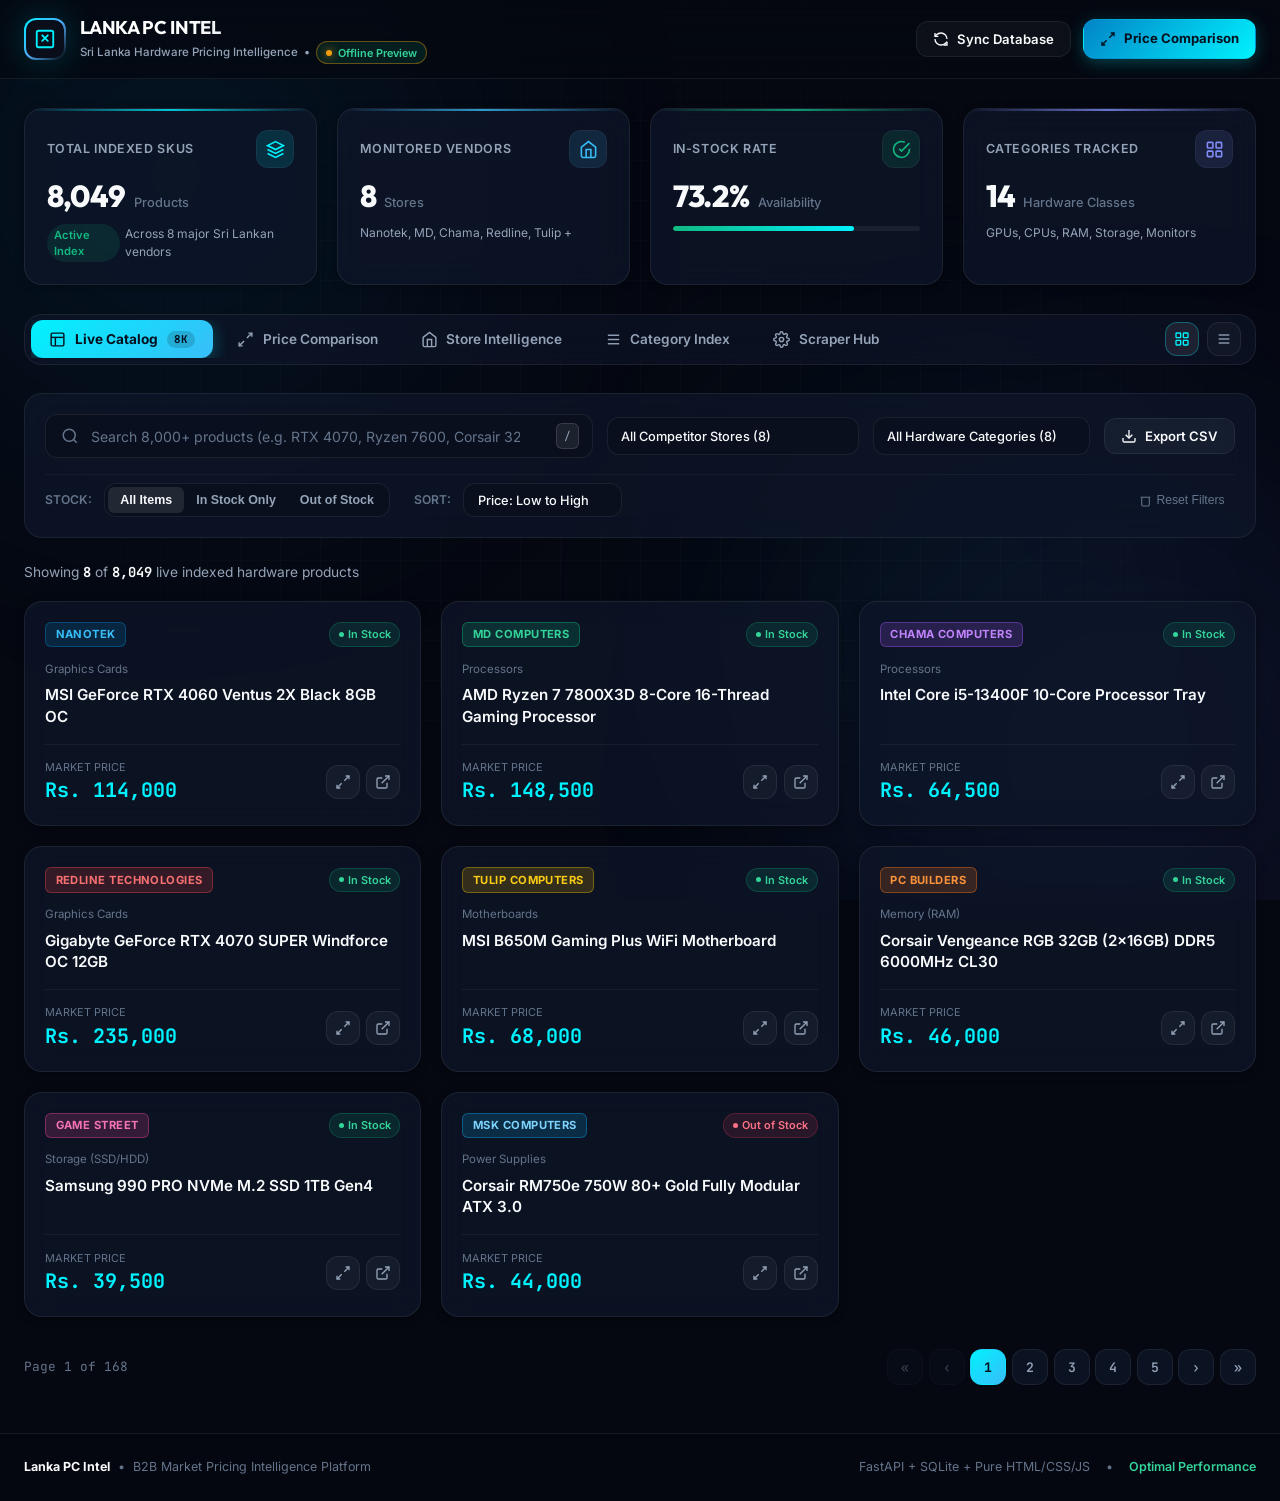
==== templates/index.html @ e661ffe9 "feat: complete pricing intelligence pipeline, store scrapers, and live dashboard" ====
<!DOCTYPE html>
<html lang="en">
<head>
  <meta charset="UTF-8" />
  <meta name="viewport" content="width=device-width, initial-scale=1.0" />
  <title>Lanka PC Intel - Sri Lanka Hardware Market Pricing Intelligence</title>
  <meta name="description" content="Executive B2B Competitor Pricing Intelligence & Scraping Portal for Sri Lankan PC Hardware Stores." />

  <!-- Google Fonts: Outfit (Headings), Inter (Body), JetBrains Mono (Code/Prices) -->
  <link rel="preconnect" href="https://fonts.googleapis.com">
  <link rel="preconnect" href="https://fonts.gstatic.com" crossorigin>
  <link href="https://fonts.googleapis.com/css2?family=Inter:wght@300;400;500;600;700&family=JetBrains+Mono:wght@400;600;700&family=Outfit:wght@400;500;600;700;800&display=swap" rel="stylesheet">

  <!-- Vanilla CSS Stylesheet -->
  <link rel="stylesheet" href="/static/css/style.css" />
</head>
<body>
  <!-- Ambient Animated Lighting & Grid Background -->
  <div class="ambient-background" aria-hidden="true">
    <div class="ambient-orb orb-1"></div>
    <div class="ambient-orb orb-2"></div>
    <div class="ambient-orb orb-3"></div>
    <div class="ambient-grid"></div>
  </div>

  <div class="app-wrapper">
    <!-- Sticky Glassmorphic Header -->
    <header class="app-header">
      <div class="header-inner">
        <a href="/" class="brand-section" title="Lanka PC Intelligence">
          <div class="brand-logo-icon">
            <div class="logo-inner">
              <svg xmlns="http://www.w3.org/2000/svg" viewBox="0 0 24 24" fill="none" stroke="currentColor" stroke-width="2" stroke-linecap="round" stroke-linejoin="round">
                <rect width="18" height="18" x="3" y="3" rx="2"/>
                <path d="m9 8 3 3-3 3"/>
                <path d="m15 8-3 3 3 3"/>
              </svg>
            </div>
          </div>
          <div class="brand-details">
            <h1 class="brand-title">LANKA PC INTEL</h1>
            <div class="brand-subtitle">
              <span>Sri Lanka Hardware Pricing Intelligence</span>
              <span>•</span>
              <span id="systemStatusBadge" class="status-badge">
                <span class="pulsing-dot"></span>
                <span>Live Intelligence</span>
              </span>
            </div>
          </div>
        </a>

        <!-- Header Actions -->
        <div class="header-actions">
          <button id="syncDbBtn" class="btn btn-glass" title="Recompile dataset from scraped store CSVs">
            <svg xmlns="http://www.w3.org/2000/svg" viewBox="0 0 24 24" fill="none" stroke="currentColor" stroke-width="2"><path d="M21 12a9 9 0 0 0-9-9 9.75 9.75 0 0 0-6.74 2.74L3 8"/><path d="M3 3v5h5"/><path d="M3 12a9 9 0 0 0 9 9 9.75 9.75 0 0 0 6.74-2.74L21 16"/><path d="M16 21h5v-5"/></svg>
            Sync Database
          </button>
          <a href="#compare" class="btn btn-primary" onclick="window.switchTab('compare')">
            <svg xmlns="http://www.w3.org/2000/svg" viewBox="0 0 24 24" fill="none" stroke="currentColor" stroke-width="2"><path d="M16 3h5v5"/><path d="M8 21H3v-5"/><path d="M21 3 14 10"/><path d="M3 21l7-7"/></svg>
            Price Comparison
          </a>
        </div>
      </div>
    </header>

    <!-- Main Container -->
    <main class="main-container">
      <!-- Executive KPI Cards -->
      <section class="kpi-grid" aria-label="Executive Metrics">
        <div class="kpi-card" style="--border-color: #00f2fe; --icon-bg: rgba(0, 242, 254, 0.12); --icon-color: #00f2fe;">
          <div class="kpi-top">
            <span class="kpi-label">Total Indexed SKUs</span>
            <div class="kpi-icon-wrapper">
              <svg xmlns="http://www.w3.org/2000/svg" viewBox="0 0 24 24" fill="none" stroke="currentColor" stroke-width="2"><polygon points="12 2 2 7 12 12 22 7 12 2"/><polyline points="2 17 12 22 22 17"/><polyline points="2 12 12 17 22 12"/></svg>
            </div>
          </div>
          <div class="kpi-value-row">
            <span id="kpiTotalSkus" class="kpi-value">8,049</span>
            <span class="kpi-unit">Products</span>
          </div>
          <div class="kpi-footer">
            <span class="trend-pill trend-up">Active Index</span> Across 8 major Sri Lankan vendors
          </div>
        </div>

        <div class="kpi-card" style="--border-color: #38bdf8; --icon-bg: rgba(56, 189, 248, 0.12); --icon-color: #38bdf8;">
          <div class="kpi-top">
            <span class="kpi-label">Monitored Vendors</span>
            <div class="kpi-icon-wrapper">
              <svg xmlns="http://www.w3.org/2000/svg" viewBox="0 0 24 24" fill="none" stroke="currentColor" stroke-width="2"><path d="M3 9l9-7 9 7v11a2 2 0 0 1-2 2H5a2 2 0 0 1-2-2z"/><polyline points="9 22 9 12 15 12 15 22"/></svg>
            </div>
          </div>
          <div class="kpi-value-row">
            <span id="kpiActiveStores" class="kpi-value">8</span>
            <span class="kpi-unit">Stores</span>
          </div>
          <div class="kpi-footer">
            <span>Nanotek, MD, Chama, Redline, Tulip +</span>
          </div>
        </div>

        <div class="kpi-card" style="--border-color: #10b981; --icon-bg: rgba(16, 185, 129, 0.12); --icon-color: #10b981;">
          <div class="kpi-top">
            <span class="kpi-label">In-Stock Rate</span>
            <div class="kpi-icon-wrapper">
              <svg xmlns="http://www.w3.org/2000/svg" viewBox="0 0 24 24" fill="none" stroke="currentColor" stroke-width="2"><path d="M22 11.08V12a10 10 0 1 1-5.93-9.14"/><polyline points="22 4 12 14.01 9 11.01"/></svg>
            </div>
          </div>
          <div class="kpi-value-row">
            <span id="kpiInStockRate" class="kpi-value">73.2%</span>
            <span class="kpi-unit">Availability</span>
          </div>
          <div class="progress-track">
            <div id="kpiStockProgress" class="progress-bar" style="width: 73.2%;"></div>
          </div>
        </div>

        <div class="kpi-card" style="--border-color: #818cf8; --icon-bg: rgba(129, 140, 248, 0.12); --icon-color: #818cf8;">
          <div class="kpi-top">
            <span class="kpi-label">Categories Tracked</span>
            <div class="kpi-icon-wrapper">
              <svg xmlns="http://www.w3.org/2000/svg" viewBox="0 0 24 24" fill="none" stroke="currentColor" stroke-width="2"><rect width="7" height="7" x="3" y="3" rx="1"/><rect width="7" height="7" x="14" y="3" rx="1"/><rect width="7" height="7" x="14" y="14" rx="1"/><rect width="7" height="7" x="3" y="14" rx="1"/></svg>
            </div>
          </div>
          <div class="kpi-value-row">
            <span id="kpiCategories" class="kpi-value">14</span>
            <span class="kpi-unit">Hardware Classes</span>
          </div>
          <div class="kpi-footer">
            <span>GPUs, CPUs, RAM, Storage, Monitors</span>
          </div>
        </div>
      </section>

      <!-- Tab Navigation Bar -->
      <nav class="tabs-nav-wrapper" aria-label="Portal Navigation">
        <div class="tabs-group">
          <button class="tab-btn active" data-tab="catalog">
            <svg xmlns="http://www.w3.org/2000/svg" viewBox="0 0 24 24" fill="none" stroke="currentColor" stroke-width="2"><rect width="18" height="18" x="3" y="3" rx="2"/><path d="M3 9h18"/><path d="M9 21V9"/></svg>
            <span>Live Catalog</span>
            <span class="tab-count">8K</span>
          </button>

          <button class="tab-btn" data-tab="compare">
            <svg xmlns="http://www.w3.org/2000/svg" viewBox="0 0 24 24" fill="none" stroke="currentColor" stroke-width="2"><path d="M16 3h5v5"/><path d="M8 21H3v-5"/><path d="M21 3 14 10"/><path d="M3 21l7-7"/></svg>
            <span>Price Comparison</span>
          </button>

          <button class="tab-btn" data-tab="stores">
            <svg xmlns="http://www.w3.org/2000/svg" viewBox="0 0 24 24" fill="none" stroke="currentColor" stroke-width="2"><path d="M3 9l9-7 9 7v11a2 2 0 0 1-2 2H5a2 2 0 0 1-2-2z"/><polyline points="9 22 9 12 15 12 15 22"/></svg>
            <span>Store Intelligence</span>
          </button>

          <button class="tab-btn" data-tab="categories">
            <svg xmlns="http://www.w3.org/2000/svg" viewBox="0 0 24 24" fill="none" stroke="currentColor" stroke-width="2"><path d="M4 6h16"/><path d="M4 12h16"/><path d="M4 18h16"/></svg>
            <span>Category Index</span>
          </button>

          <button class="tab-btn" data-tab="scrapers">
            <svg xmlns="http://www.w3.org/2000/svg" viewBox="0 0 24 24" fill="none" stroke="currentColor" stroke-width="2"><circle cx="12" cy="12" r="3"/><path d="M19.4 15a1.65 1.65 0 0 0 .33 1.82l.06.06a2 2 0 0 1 0 2.83 2 2 0 0 1-2.83 0l-.06-.06a1.65 1.65 0 0 0-1.82-.33 1.65 1.65 0 0 0-1 1.51V21a2 2 0 0 1-2 2 2 2 0 0 1-2-2v-.09A1.65 1.65 0 0 0 9 19.4a1.65 1.65 0 0 0-1.82.33l-.06.06a2 2 0 0 1-2.83 0 2 2 0 0 1 0-2.83l.06-.06a1.65 1.65 0 0 0 .33-1.82 1.65 1.65 0 0 0-1.51-1H3a2 2 0 0 1-2-2 2 2 0 0 1 2-2h.09A1.65 1.65 0 0 0 4.6 9a1.65 1.65 0 0 0-.33-1.82l-.06-.06a2 2 0 0 1 0-2.83 2 2 0 0 1 2.83 0l.06.06a1.65 1.65 0 0 0 1.82.33H9a1.65 1.65 0 0 0 1-1.51V3a2 2 0 0 1 2-2 2 2 0 0 1 2 2v.09a1.65 1.65 0 0 0 1 1.51 1.65 1.65 0 0 0 1.82-.33l.06-.06a2 2 0 0 1 2.83 0 2 2 0 0 1 0 2.83l-.06.06a1.65 1.65 0 0 0-.33 1.82V9a1.65 1.65 0 0 0 1.51 1H21a2 2 0 0 1 2 2 2 2 0 0 1-2 2h-.09a1.65 1.65 0 0 0-1.51 1z"/></svg>
            <span>Scraper Hub</span>
          </button>
        </div>

        <div class="tab-meta-controls">
          <button id="viewGridBtn" class="view-toggle-btn active" title="Grid View">
            <svg xmlns="http://www.w3.org/2000/svg" viewBox="0 0 24 24" fill="none" stroke="currentColor" stroke-width="2"><rect width="7" height="7" x="3" y="3" rx="1"/><rect width="7" height="7" x="14" y="3" rx="1"/><rect width="7" height="7" x="14" y="14" rx="1"/><rect width="7" height="7" x="3" y="14" rx="1"/></svg>
          </button>
          <button id="viewTableBtn" class="view-toggle-btn" title="Table View">
            <svg xmlns="http://www.w3.org/2000/svg" viewBox="0 0 24 24" fill="none" stroke="currentColor" stroke-width="2"><path d="M4 6h16"/><path d="M4 12h16"/><path d="M4 18h16"/></svg>
          </button>
        </div>
      </nav>

      <!-- ================================================================== -->
      <!-- TAB 1: Live Market Catalog -->
      <!-- ================================================================== -->
      <section id="tab-catalog" class="tab-content active">
        <!-- Search & Filters Toolbar -->
        <div class="catalog-toolbar">
          <div class="search-main-row">
            <div class="search-input-box">
              <span class="search-icon-decor">
                <svg xmlns="http://www.w3.org/2000/svg" viewBox="0 0 24 24" fill="none" stroke="currentColor" stroke-width="2"><circle cx="11" cy="11" r="8"/><line x1="21" y1="21" x2="16.65" y2="16.65"/></svg>
              </span>
              <input id="catalogSearch" type="text" class="search-input" placeholder="Search 8,000+ products (e.g. RTX 4070, Ryzen 7600, Corsair 32GB, B650)..." />
              <span class="search-key-hint">/</span>
            </div>

            <select id="storeFilter" class="filter-select" style="min-width: 190px;">
              <option value="All">All Competitor Stores</option>
            </select>

            <select id="categoryFilter" class="filter-select" style="min-width: 190px;">
              <option value="All">All Hardware Categories</option>
            </select>

            <button id="exportCsvBtn" class="btn btn-glass" title="Export current results as CSV">
              <svg xmlns="http://www.w3.org/2000/svg" viewBox="0 0 24 24" fill="none" stroke="currentColor" stroke-width="2"><path d="M21 15v4a2 2 0 0 1-2 2H5a2 2 0 0 1-2-2v-4"/><polyline points="7 10 12 15 17 10"/><line x1="12" y1="15" x2="12" y2="3"/></svg>
              Export CSV
            </button>
          </div>

          <!-- Secondary Filters Row -->
          <div class="filter-pills-row">
            <span style="font-size: 0.76rem; color: var(--text-muted); font-weight: 600; text-transform: uppercase;">Stock:</span>
            <div class="stock-toggle-group">
              <button class="stock-toggle-btn active" data-val="All">All Items</button>
              <button class="stock-toggle-btn" data-val="In Stock">In Stock Only</button>
              <button class="stock-toggle-btn" data-val="Out of Stock">Out of Stock</button>
            </div>

            <span style="font-size: 0.76rem; color: var(--text-muted); font-weight: 600; text-transform: uppercase; margin-left: 0.75rem;">Sort:</span>
            <select id="sortSelect" class="filter-select" style="height: 34px;">
              <option value="price_asc">Price: Low to High</option>
              <option value="price_desc">Price: High to Low</option>
              <option value="title_asc">Name: A to Z</option>
              <option value="title_desc">Name: Z to A</option>
            </select>

            <button id="resetFiltersBtn" class="reset-filters-btn">
              <svg xmlns="http://www.w3.org/2000/svg" width="13" height="13" viewBox="0 0 24 24" fill="none" stroke="currentColor" stroke-width="2"><path d="M3 6h18"/><path d="M19 6v14c0 1-1 2-2 2H7c-1 0-2-1-2-2V6"/></svg>
              Reset Filters
            </button>
          </div>
        </div>

        <!-- Catalog Header Results Summary -->
        <div class="catalog-header-bar">
          <div id="resultsCount" class="results-count-text">
            Loading hardware catalog...
          </div>
        </div>

        <!-- Dynamic Product Display: Grid View -->
        <div id="catalogGrid" class="catalog-grid"></div>

        <!-- Dynamic Product Display: Table View -->
        <div id="catalogTableContainer" class="catalog-table-wrapper" style="display: none;">
          <table class="data-table">
            <thead>
              <tr>
                <th>Vendor</th>
                <th>Hardware Product Name</th>
                <th>Stock Status</th>
                <th style="text-align: right;">Price (LKR)</th>
                <th style="text-align: center;">Actions</th>
              </tr>
            </thead>
            <tbody id="catalogTableBody"></tbody>
          </table>
        </div>

        <!-- Dynamic Pagination Controls -->
        <div id="paginationWrapper" class="pagination-row"></div>
      </section>

      <!-- ================================================================== -->
      <!-- TAB 2: Cross-Store Price Comparison Matrix -->
      <!-- ================================================================== -->
      <section id="tab-compare" class="tab-content">
        <div class="compare-container">
          <div class="compare-hero-card">
            <h2 style="font-family: var(--font-display); font-size: 1.4rem; font-weight: 700; margin-bottom: 0.35rem;">
              Cross-Store Price Comparison Engine
            </h2>
            <p style="font-size: 0.86rem; color: var(--text-secondary); margin-bottom: 1.25rem;">
              Instantly compare identical GPU, CPU, and Component SKUs across all 8 vendors to pinpoint the lowest price and maximum market spread.
            </p>

            <div class="compare-search-row">
              <div class="search-input-box" style="flex: 1;">
                <span class="search-icon-decor">
                  <svg xmlns="http://www.w3.org/2000/svg" viewBox="0 0 24 24" fill="none" stroke="currentColor" stroke-width="2"><circle cx="11" cy="11" r="8"/><line x1="21" y1="21" x2="16.65" y2="16.65"/></svg>
                </span>
                <input id="compareInput" type="text" class="search-input" value="RTX 4060" placeholder="Enter hardware model to compare (e.g. RTX 4060, RTX 4070, 7800X3D, i5 13400)..." />
              </div>
              <button id="compareSubmitBtn" class="btn btn-primary">Compare Prices</button>
            </div>

            <!-- Quick Comparison Preset Chips -->
            <div class="quick-compare-chips">
              <span class="quick-chip-label">Popular Hardware:</span>
              <button class="chip-btn active" data-model="RTX 4060" onclick="window.setCompareChip('RTX 4060')">RTX 4060</button>
              <button class="chip-btn" data-model="RTX 4070" onclick="window.setCompareChip('RTX 4070')">RTX 4070</button>
              <button class="chip-btn" data-model="RX 7800 XT" onclick="window.setCompareChip('RX 7800 XT')">RX 7800 XT</button>
              <button class="chip-btn" data-model="7800X3D" onclick="window.setCompareChip('7800X3D')">Ryzen 7 7800X3D</button>
              <button class="chip-btn" data-model="13400" onclick="window.setCompareChip('13400')">Intel i5 13400</button>
              <button class="chip-btn" data-model="DDR5 32GB" onclick="window.setCompareChip('DDR5 32GB')">32GB DDR5</button>
              <button class="chip-btn" data-model="1TB NVMe" onclick="window.setCompareChip('1TB NVMe')">1TB NVMe Gen4</button>
            </div>
          </div>

          <!-- Comparison Results Render Target -->
          <div id="compareResultsArea"></div>
        </div>
      </section>

      <!-- ================================================================== -->
      <!-- TAB 3: Competitor Store Intelligence -->
      <!-- ================================================================== -->
      <section id="tab-stores" class="tab-content">
        <div style="margin-bottom: 1.5rem;">
          <h2 style="font-family: var(--font-display); font-size: 1.4rem; font-weight: 700;">
            Monitored Competitor Stores (Sri Lanka)
          </h2>
          <p style="font-size: 0.85rem; color: var(--text-secondary);">
            Real-time catalog volume, in-stock availability rates, and scraper connectivity per store.
          </p>
        </div>
        <div id="storesGridContainer" class="stores-grid"></div>
      </section>

      <!-- ================================================================== -->
      <!-- TAB 4: Hardware Taxonomy & Pricing Index -->
      <!-- ================================================================== -->
      <section id="tab-categories" class="tab-content">
        <div style="margin-bottom: 1.5rem;">
          <h2 style="font-family: var(--font-display); font-size: 1.4rem; font-weight: 700;">
            Hardware Taxonomy Pricing Index
          </h2>
          <p style="font-size: 0.85rem; color: var(--text-secondary);">
            Distribution analysis: average, minimum, and maximum market prices across hardware categories.
          </p>
        </div>
        <div class="catalog-table-wrapper">
          <table class="data-table">
            <thead>
              <tr>
                <th>Hardware Category</th>
                <th style="text-align: right;">Indexed SKUs</th>
                <th style="text-align: right;">Average Price (LKR)</th>
                <th style="text-align: right;">Minimum Price</th>
                <th style="text-align: right;">Maximum Price</th>
              </tr>
            </thead>
            <tbody id="categoryTableBody"></tbody>
          </table>
        </div>
      </section>

      <!-- ================================================================== -->
      <!-- TAB 5: Scraper Operations Hub -->
      <!-- ================================================================== -->
      <section id="tab-scrapers" class="tab-content">
        <div class="scraper-hub-container">
          <div class="scraper-hub-banner">
            <div>
              <h2 style="font-family: var(--font-display); font-size: 1.35rem; font-weight: 700; margin-bottom: 0.25rem;">
                Scraper Operations & Ingestion Pipeline
              </h2>
              <p style="font-size: 0.85rem; color: var(--text-secondary); max-width: 600px;">
                Manage the 11 targeted scrapers spanning CSR, SSR, and Playwright browsers. Trigger one-click master dataset recompilation and SQLite DB synchronization.
              </p>
            </div>
            <button id="recompileTriggerBtn" class="btn btn-primary">
              <svg xmlns="http://www.w3.org/2000/svg" viewBox="0 0 24 24" fill="none" stroke="currentColor" stroke-width="2"><path d="M21 12a9 9 0 0 0-9-9 9.75 9.75 0 0 0-6.74 2.74L3 8"/><path d="M3 3v5h5"/><path d="M3 12a9 9 0 0 0 9 9 9.75 9.75 0 0 0 6.74-2.74L21 16"/><path d="M16 21h5v-5"/></svg>
              Re-Index & Compile Master Database
            </button>
          </div>

          <div id="scraperGrid" class="scraper-grid"></div>
        </div>
      </section>
    </main>

    <!-- Product Quick View Modal Dialog -->
    <div id="productModal" class="modal-backdrop" aria-hidden="true">
      <div class="modal-window">
        <div class="modal-header">
          <h3 id="modalTitle" class="modal-title">Product Details</h3>
          <button id="modalCloseBtn" class="modal-close-btn" title="Close">
            <svg xmlns="http://www.w3.org/2000/svg" width="20" height="20" viewBox="0 0 24 24" fill="none" stroke="currentColor" stroke-width="2"><line x1="18" y1="6" x2="6" y2="18"/><line x1="6" y1="6" x2="18" y2="18"/></svg>
          </button>
        </div>
        <div id="modalBody" class="modal-body"></div>
      </div>
    </div>

    <!-- Toast Notifications Floating Container -->
    <div id="toastContainer" class="toast-container" aria-live="polite"></div>

    <!-- Application Footer -->
    <footer class="app-footer">
      <div class="footer-inner">
        <div style="display: flex; align-items: center; gap: 0.5rem;">
          <strong style="color: var(--text-primary);">Lanka PC Intel</strong>
          <span>•</span>
          <span>B2B Market Pricing Intelligence Platform</span>
        </div>
        <div style="display: flex; align-items: center; gap: 1rem;">
          <span>FastAPI + SQLite + Pure HTML/CSS/JS</span>
          <span>•</span>
          <span style="color: #34d399; font-weight: 600;">Optimal Performance</span>
        </div>
      </div>
    </footer>
  </div>

  <!-- Pure Vanilla JavaScript Application Logic -->
  <script src="/static/js/app.js"></script>
</body>
</html>
---- static/css/style.css ----
/* ==========================================================================
   Sri Lanka PC Hardware Competitor Pricing Intelligence - Design System
   Pure Vanilla CSS (Zero External Frameworks)
   Design Language: Obsidian Glassmorphism, Luminous Tech Accents, Ultra-Crisp Typography
   ========================================================================== */

:root {
  /* Core Color Palette */
  --bg-void: #050811;
  --bg-card: rgba(15, 23, 42, 0.72);
  --bg-card-hover: rgba(26, 38, 66, 0.82);
  --bg-card-elevated: rgba(22, 33, 59, 0.9);
  --bg-input: rgba(10, 16, 30, 0.85);
  --bg-badge: rgba(255, 255, 255, 0.05);

  /* Borders & Dividers */
  --border-subtle: rgba(255, 255, 255, 0.07);
  --border-focus: rgba(0, 242, 254, 0.5);
  --border-glow: 0 0 20px rgba(0, 242, 254, 0.25);

  /* Luminous Brand Accents */
  --accent-cyan: #00f2fe;
  --accent-cyan-dim: rgba(0, 242, 254, 0.12);
  --accent-blue: #38bdf8;
  --accent-blue-dim: rgba(56, 189, 248, 0.12);
  --accent-purple: #818cf8;
  --accent-purple-dim: rgba(129, 140, 248, 0.12);
  --accent-emerald: #10b981;
  --accent-emerald-dim: rgba(16, 185, 129, 0.12);
  --accent-amber: #f59e0b;
  --accent-amber-dim: rgba(245, 158, 11, 0.12);
  --accent-rose: #f43f5e;
  --accent-rose-dim: rgba(244, 63, 94, 0.12);

  /* Typography Colors */
  --text-primary: #f8fafc;
  --text-secondary: #94a3b8;
  --text-muted: #64748b;
  --text-dim: #475569;

  /* Typography Families */
  --font-display: 'Outfit', -apple-system, BlinkMacSystemFont, 'Segoe UI', Roboto, sans-serif;
  --font-body: 'Inter', -apple-system, BlinkMacSystemFont, 'Segoe UI', Roboto, sans-serif;
  --font-mono: 'JetBrains Mono', monospace;

  /* Spacing & Radii */
  --radius-sm: 6px;
  --radius-md: 12px;
  --radius-lg: 18px;
  --radius-xl: 24px;
  --radius-full: 9999px;

  /* Shadows & Depth */
  --shadow-sm: 0 2px 8px rgba(0, 0, 0, 0.35);
  --shadow-md: 0 8px 24px rgba(0, 0, 0, 0.45);
  --shadow-lg: 0 16px 40px rgba(0, 0, 0, 0.6);
  --shadow-glow-cyan: 0 0 35px rgba(0, 242, 254, 0.2);
  --shadow-glow-emerald: 0 0 30px rgba(16, 185, 129, 0.25);

  /* Transitions */
  --trans-fast: 0.15s cubic-bezier(0.4, 0, 0.2, 1);
  --trans-smooth: 0.25s cubic-bezier(0.4, 0, 0.2, 1);
  --trans-bounce: 0.4s cubic-bezier(0.34, 1.56, 0.64, 1);
}

/* ==========================================================================
   Base Styles & Reset
   ========================================================================== */

*, *::before, *::after {
  box-sizing: border-box;
  margin: 0;
  padding: 0;
}

html {
  font-size: 16px;
  scroll-behavior: smooth;
  height: 100%;
}

body {
  font-family: var(--font-body);
  background-color: var(--bg-void);
  color: var(--text-primary);
  min-height: 100vh;
  display: flex;
  flex-direction: column;
  line-height: 1.5;
  -webkit-font-smoothing: antialiased;
  -moz-osx-font-smoothing: grayscale;
  overflow-x: hidden;
  position: relative;
}

/* Custom Scrollbar */
::-webkit-scrollbar {
  width: 7px;
  height: 7px;
}
::-webkit-scrollbar-track {
  background: rgba(10, 16, 30, 0.5);
}
::-webkit-scrollbar-thumb {
  background: rgba(148, 163, 184, 0.25);
  border-radius: var(--radius-full);
}
::-webkit-scrollbar-thumb:hover {
  background: var(--accent-cyan);
}

/* Selection */
::selection {
  background: rgba(0, 242, 254, 0.25);
  color: #fff;
}

/* ==========================================================================
   Ambient Glowing Background Elements
   ========================================================================== */

.ambient-background {
  position: fixed;
  inset: 0;
  pointer-events: none;
  z-index: 0;
  overflow: hidden;
}

.ambient-orb {
  position: absolute;
  border-radius: 50%;
  filter: blur(140px);
  opacity: 0.22;
  will-change: transform;
}

.orb-1 {
  width: 650px;
  height: 650px;
  background: radial-gradient(circle, #0284c7 0%, rgba(2, 132, 199, 0) 70%);
  top: -150px;
  left: -150px;
  animation: orbFloat1 24s ease-in-out infinite alternate;
}

.orb-2 {
  width: 700px;
  height: 700px;
  background: radial-gradient(circle, #6366f1 0%, rgba(99, 102, 241, 0) 70%);
  bottom: -200px;
  right: -200px;
  animation: orbFloat2 28s ease-in-out infinite alternate;
}

.orb-3 {
  width: 500px;
  height: 500px;
  background: radial-gradient(circle, #00f2fe 0%, rgba(0, 242, 254, 0) 70%);
  top: 40%;
  left: 55%;
  opacity: 0.12;
  animation: orbFloat3 20s ease-in-out infinite alternate;
}

.ambient-grid {
  position: absolute;
  inset: 0;
  background-image: 
    linear-gradient(rgba(255, 255, 255, 0.02) 1px, transparent 1px),
    linear-gradient(90deg, rgba(255, 255, 255, 0.02) 1px, transparent 1px);
  background-size: 40px 40px;
  mask-image: radial-gradient(ellipse at center, black 40%, transparent 80%);
  -webkit-mask-image: radial-gradient(ellipse at center, black 40%, transparent 80%);
}

@keyframes orbFloat1 {
  0% { transform: translate(0, 0) scale(1); }
  100% { transform: translate(120px, 80px) scale(1.15); }
}

@keyframes orbFloat2 {
  0% { transform: translate(0, 0) scale(1); }
  100% { transform: translate(-100px, -90px) scale(1.2); }
}

@keyframes orbFloat3 {
  0% { transform: translate(0, 0) scale(1); }
  100% { transform: translate(-80px, 60px) scale(0.9); }
}

/* ==========================================================================
   Application Container & Layout
   ========================================================================== */

.app-wrapper {
  position: relative;
  z-index: 1;
  display: flex;
  flex-direction: column;
  min-height: 100vh;
}

.main-container {
  width: 100%;
  max-width: 1540px;
  margin: 0 auto;
  padding: 0 1.5rem 3rem 1.5rem;
  flex: 1;
}

/* ==========================================================================
   Header & Navigation
   ========================================================================== */

.app-header {
  position: sticky;
  top: 0;
  z-index: 100;
  background: rgba(5, 8, 17, 0.75);
  backdrop-filter: blur(20px);
  -webkit-backdrop-filter: blur(20px);
  border-bottom: 1px solid var(--border-subtle);
  padding: 0.85rem 1.5rem;
  transition: var(--trans-smooth);
}

.header-inner {
  max-width: 1540px;
  margin: 0 auto;
  display: flex;
  align-items: center;
  justify-content: space-between;
  gap: 1.5rem;
}

.brand-section {
  display: flex;
  align-items: center;
  gap: 0.85rem;
  text-decoration: none;
  color: inherit;
}

.brand-logo-icon {
  width: 42px;
  height: 42px;
  border-radius: var(--radius-md);
  background: linear-gradient(135deg, #00f2fe 0%, #4facfe 50%, #000 100%);
  padding: 2px;
  display: flex;
  align-items: center;
  justify-content: center;
  box-shadow: var(--shadow-glow-cyan);
}

.logo-inner {
  width: 100%;
  height: 100%;
  background: #090e1a;
  border-radius: 10px;
  display: flex;
  align-items: center;
  justify-content: center;
}

.logo-inner svg {
  width: 22px;
  height: 22px;
  color: var(--accent-cyan);
}

.brand-details {
  display: flex;
  flex-direction: column;
}

.brand-title {
  font-family: var(--font-display);
  font-size: 1.15rem;
  font-weight: 700;
  letter-spacing: -0.02em;
  background: linear-gradient(120deg, #ffffff 30%, #94a3b8 100%);
  -webkit-background-clip: text;
  -webkit-text-fill-color: transparent;
}

.brand-subtitle {
  font-size: 0.72rem;
  color: var(--text-secondary);
  display: flex;
  align-items: center;
  gap: 0.4rem;
  font-weight: 500;
}

.status-badge {
  display: inline-flex;
  align-items: center;
  gap: 0.35rem;
  padding: 0.15rem 0.55rem;
  background: rgba(16, 185, 129, 0.12);
  border: 1px solid rgba(16, 185, 129, 0.3);
  border-radius: var(--radius-full);
  font-size: 0.68rem;
  color: #34d399;
  font-weight: 600;
}

.pulsing-dot {
  width: 6px;
  height: 6px;
  background-color: #10b981;
  border-radius: 50%;
  box-shadow: 0 0 10px #10b981;
  animation: pulseDot 2s cubic-bezier(0.4, 0, 0.6, 1) infinite;
}

@keyframes pulseDot {
  0%, 100% { opacity: 1; transform: scale(1); }
  50% { opacity: 0.4; transform: scale(0.8); }
}

.header-actions {
  display: flex;
  align-items: center;
  gap: 0.75rem;
}

/* App Action Buttons */
.btn {
  display: inline-flex;
  align-items: center;
  justify-content: center;
  gap: 0.5rem;
  padding: 0.55rem 1rem;
  border-radius: var(--radius-md);
  font-family: var(--font-body);
  font-size: 0.82rem;
  font-weight: 600;
  cursor: pointer;
  transition: all var(--trans-smooth);
  border: 1px solid transparent;
  outline: none;
  white-space: nowrap;
  text-decoration: none;
  user-select: none;
}

.btn svg {
  width: 16px;
  height: 16px;
  flex-shrink: 0;
}

.btn-glass {
  background: rgba(255, 255, 255, 0.04);
  color: var(--text-primary);
  border-color: var(--border-subtle);
  backdrop-filter: blur(10px);
}

.btn-glass:hover {
  background: rgba(255, 255, 255, 0.08);
  border-color: rgba(255, 255, 255, 0.15);
  transform: translateY(-1px);
}

.btn-primary {
  background: linear-gradient(135deg, #0284c7 0%, #00f2fe 100%);
  color: #04101e;
  font-weight: 700;
  box-shadow: 0 4px 16px rgba(0, 242, 254, 0.25);
}

.btn-primary:hover {
  box-shadow: 0 6px 22px rgba(0, 242, 254, 0.45);
  transform: translateY(-1.5px);
}

.btn-primary:active {
  transform: translateY(0);
}

.btn-sm {
  padding: 0.35rem 0.75rem;
  font-size: 0.75rem;
  border-radius: var(--radius-sm);
}

/* ==========================================================================
   Executive KPI Metrics Section
   ========================================================================== */

.kpi-grid {
  display: grid;
  grid-template-columns: repeat(auto-fit, minmax(240px, 1fr));
  gap: 1.25rem;
  margin: 1.8rem 0;
}

.kpi-card {
  background: var(--bg-card);
  backdrop-filter: blur(16px);
  -webkit-backdrop-filter: blur(16px);
  border: 1px solid var(--border-subtle);
  border-radius: var(--radius-lg);
  padding: 1.35rem;
  position: relative;
  overflow: hidden;
  transition: all var(--trans-smooth);
  box-shadow: var(--shadow-sm);
}

.kpi-card::before {
  content: '';
  position: absolute;
  top: 0;
  left: 0;
  right: 0;
  height: 2px;
  background: linear-gradient(90deg, transparent, var(--border-color, var(--accent-cyan)), transparent);
  opacity: 0.8;
}

.kpi-card:hover {
  transform: translateY(-3px);
  border-color: rgba(255, 255, 255, 0.15);
  box-shadow: var(--shadow-md);
}

.kpi-top {
  display: flex;
  align-items: center;
  justify-content: space-between;
  margin-bottom: 0.75rem;
}

.kpi-label {
  font-size: 0.78rem;
  font-weight: 600;
  color: var(--text-secondary);
  text-transform: uppercase;
  letter-spacing: 0.05em;
}

.kpi-icon-wrapper {
  width: 38px;
  height: 38px;
  border-radius: var(--radius-md);
  display: flex;
  align-items: center;
  justify-content: center;
  background: var(--icon-bg, var(--accent-cyan-dim));
  color: var(--icon-color, var(--accent-cyan));
  border: 1px solid rgba(255, 255, 255, 0.05);
}

.kpi-icon-wrapper svg {
  width: 19px;
  height: 19px;
}

.kpi-value-row {
  display: flex;
  align-items: baseline;
  gap: 0.5rem;
}

.kpi-value {
  font-family: var(--font-display);
  font-size: 1.9rem;
  font-weight: 800;
  letter-spacing: -0.02em;
  color: var(--text-primary);
  line-height: 1.1;
}

.kpi-unit {
  font-size: 0.8rem;
  color: var(--text-muted);
  font-weight: 500;
}

.kpi-footer {
  margin-top: 0.65rem;
  font-size: 0.75rem;
  color: var(--text-secondary);
  display: flex;
  align-items: center;
  gap: 0.35rem;
}

.trend-pill {
  display: inline-flex;
  align-items: center;
  gap: 0.2rem;
  padding: 0.15rem 0.45rem;
  border-radius: var(--radius-full);
  font-size: 0.7rem;
  font-weight: 600;
}

.trend-up {
  background: var(--accent-emerald-dim);
  color: var(--accent-emerald);
}

.progress-track {
  width: 100%;
  height: 5px;
  background: rgba(255, 255, 255, 0.06);
  border-radius: var(--radius-full);
  margin-top: 0.75rem;
  overflow: hidden;
}

.progress-bar {
  height: 100%;
  border-radius: var(--radius-full);
  background: linear-gradient(90deg, #10b981, #00f2fe);
  transition: width 1s ease-in-out;
}

/* ==========================================================================
   Tab Navigation Bar
   ========================================================================== */

.tabs-nav-wrapper {
  background: rgba(15, 23, 42, 0.6);
  backdrop-filter: blur(16px);
  border: 1px solid var(--border-subtle);
  border-radius: var(--radius-lg);
  padding: 0.35rem;
  margin-bottom: 1.75rem;
  display: flex;
  align-items: center;
  justify-content: space-between;
  gap: 0.5rem;
  flex-wrap: wrap;
}

.tabs-group {
  display: flex;
  align-items: center;
  gap: 0.35rem;
  overflow-x: auto;
  max-width: 100%;
  scrollbar-width: none;
}
.tabs-group::-webkit-scrollbar {
  display: none;
}

.tab-btn {
  display: inline-flex;
  align-items: center;
  gap: 0.55rem;
  padding: 0.65rem 1.15rem;
  background: transparent;
  color: var(--text-secondary);
  border: none;
  border-radius: var(--radius-md);
  font-family: var(--font-body);
  font-size: 0.85rem;
  font-weight: 600;
  cursor: pointer;
  transition: all var(--trans-smooth);
  white-space: nowrap;
}

.tab-btn svg {
  width: 17px;
  height: 17px;
}

.tab-btn:hover {
  color: var(--text-primary);
  background: rgba(255, 255, 255, 0.04);
}

.tab-btn.active {
  color: #04101e;
  background: linear-gradient(135deg, #00f2fe 0%, #38bdf8 100%);
  font-weight: 700;
  box-shadow: 0 4px 18px rgba(0, 242, 254, 0.3);
}

.tab-count {
  font-size: 0.68rem;
  padding: 0.1rem 0.45rem;
  border-radius: var(--radius-full);
  background: rgba(0, 0, 0, 0.15);
  color: inherit;
  font-family: var(--font-mono);
}

.tab-btn:not(.active) .tab-count {
  background: rgba(255, 255, 255, 0.08);
  color: var(--text-muted);
}

.tab-meta-controls {
  display: flex;
  align-items: center;
  gap: 0.5rem;
  padding-right: 0.5rem;
}

.view-toggle-btn {
  width: 34px;
  height: 34px;
  border-radius: var(--radius-md);
  display: flex;
  align-items: center;
  justify-content: center;
  background: rgba(255, 255, 255, 0.03);
  border: 1px solid var(--border-subtle);
  color: var(--text-secondary);
  cursor: pointer;
  transition: var(--trans-fast);
}

.view-toggle-btn.active, .view-toggle-btn:hover {
  background: rgba(255, 255, 255, 0.08);
  color: var(--accent-cyan);
  border-color: rgba(0, 242, 254, 0.3);
}

.view-toggle-btn svg {
  width: 16px;
  height: 16px;
}

/* ==========================================================================
   Tab Content Sections
   ========================================================================== */

.tab-content {
  display: none;
  animation: fadeInContent 0.3s ease-in-out;
}

.tab-content.active {
  display: block;
}

@keyframes fadeInContent {
  from { opacity: 0; transform: translateY(6px); }
  to { opacity: 1; transform: translateY(0); }
}

/* ==========================================================================
   Filter & Search Toolbar (Catalog Tab)
   ========================================================================== */

.catalog-toolbar {
  background: var(--bg-card);
  backdrop-filter: blur(16px);
  border: 1px solid var(--border-subtle);
  border-radius: var(--radius-lg);
  padding: 1.25rem;
  margin-bottom: 1.5rem;
  display: flex;
  flex-direction: column;
  gap: 1rem;
}

.search-main-row {
  display: flex;
  gap: 0.85rem;
  align-items: center;
  flex-wrap: wrap;
}

.search-input-box {
  flex: 1;
  min-width: 260px;
  position: relative;
  display: flex;
  align-items: center;
}

.search-icon-decor {
  position: absolute;
  left: 1rem;
  color: var(--text-muted);
  pointer-events: none;
  display: flex;
}

.search-icon-decor svg {
  width: 18px;
  height: 18px;
}

.search-input {
  width: 100%;
  height: 44px;
  padding: 0 4.5rem 0 2.8rem;
  background: var(--bg-input);
  border: 1px solid var(--border-subtle);
  border-radius: var(--radius-md);
  color: var(--text-primary);
  font-family: var(--font-body);
  font-size: 0.88rem;
  outline: none;
  transition: all var(--trans-smooth);
}

.search-input:focus {
  border-color: var(--accent-cyan);
  box-shadow: var(--border-glow);
  background: rgba(14, 23, 42, 0.95);
}

.search-input::placeholder {
  color: var(--text-muted);
}

.search-key-hint {
  position: absolute;
  right: 0.85rem;
  padding: 0.2rem 0.45rem;
  background: rgba(255, 255, 255, 0.08);
  border: 1px solid rgba(255, 255, 255, 0.12);
  border-radius: var(--radius-sm);
  font-size: 0.7rem;
  font-family: var(--font-mono);
  color: var(--text-secondary);
  pointer-events: none;
}

.filter-pills-row {
  display: flex;
  align-items: center;
  gap: 0.75rem;
  flex-wrap: wrap;
  padding-top: 0.5rem;
  border-top: 1px solid rgba(255, 255, 255, 0.04);
}

.filter-select {
  height: 38px;
  padding: 0 2rem 0 0.85rem;
  background: var(--bg-input);
  border: 1px solid var(--border-subtle);
  border-radius: var(--radius-md);
  color: var(--text-primary);
  font-family: var(--font-body);
  font-size: 0.8rem;
  font-weight: 500;
  cursor: pointer;
  outline: none;
  appearance: none;
  background-image: url("data:image/svg2+xml,%3Csvg xmlns='http://www.w3.org/2000/svg' width='16' height='16' viewBox='0 0 24 24' fill='none' stroke='%2394a3b8' stroke-width='2' stroke-linecap='round' stroke-linejoin='round'%3E%3Cpolyline points='6 9 12 15 18 9'%3E%3C/polyline%3E%3C/svg%3E");
  background-repeat: no-repeat;
  background-position: right 0.65rem center;
  transition: var(--trans-smooth);
}

.filter-select:focus {
  border-color: var(--accent-cyan);
}

.filter-select option {
  background-color: #0d1527;
  color: #f8fafc;
}

.stock-toggle-group {
  display: flex;
  align-items: center;
  background: var(--bg-input);
  border: 1px solid var(--border-subtle);
  border-radius: var(--radius-md);
  padding: 0.2rem;
}

.stock-toggle-btn {
  padding: 0.35rem 0.75rem;
  font-size: 0.78rem;
  font-weight: 600;
  background: transparent;
  border: none;
  border-radius: var(--radius-sm);
  color: var(--text-secondary);
  cursor: pointer;
  transition: var(--trans-fast);
}

.stock-toggle-btn.active {
  background: rgba(255, 255, 255, 0.1);
  color: var(--text-primary);
}

.stock-toggle-btn[data-val="In Stock"].active {
  background: var(--accent-emerald-dim);
  color: var(--accent-emerald);
}

.reset-filters-btn {
  margin-left: auto;
  font-size: 0.76rem;
  color: var(--text-muted);
  background: transparent;
  border: none;
  cursor: pointer;
  display: inline-flex;
  align-items: center;
  gap: 0.3rem;
  padding: 0.4rem 0.65rem;
  border-radius: var(--radius-sm);
  transition: var(--trans-fast);
}

.reset-filters-btn:hover {
  color: var(--accent-rose);
  background: var(--accent-rose-dim);
}

/* ==========================================================================
   Catalog View: Product Grid & List
   ========================================================================== */

.catalog-header-bar {
  display: flex;
  align-items: center;
  justify-content: space-between;
  margin-bottom: 1.15rem;
}

.results-count-text {
  font-size: 0.86rem;
  color: var(--text-secondary);
}

.results-count-bold {
  font-weight: 700;
  color: var(--text-primary);
  font-family: var(--font-mono);
}

.catalog-grid {
  display: grid;
  grid-template-columns: repeat(auto-fill, minmax(310px, 1fr));
  gap: 1.25rem;
}

/* Product Card */
.product-card {
  background: var(--bg-card);
  backdrop-filter: blur(14px);
  -webkit-backdrop-filter: blur(14px);
  border: 1px solid var(--border-subtle);
  border-radius: var(--radius-lg);
  padding: 1.25rem;
  display: flex;
  flex-direction: column;
  justify-content: space-between;
  position: relative;
  transition: all var(--trans-smooth);
  box-shadow: var(--shadow-sm);
}

.product-card:hover {
  border-color: rgba(0, 242, 254, 0.4);
  transform: translateY(-4px);
  box-shadow: var(--shadow-md), 0 0 20px rgba(0, 242, 254, 0.12);
  background: var(--bg-card-hover);
}

.product-card-top {
  display: flex;
  align-items: center;
  justify-content: space-between;
  gap: 0.5rem;
  margin-bottom: 0.85rem;
}

.store-badge {
  font-size: 0.7rem;
  font-weight: 700;
  text-transform: uppercase;
  letter-spacing: 0.04em;
  padding: 0.2rem 0.6rem;
  border-radius: var(--radius-sm);
  background: rgba(255, 255, 255, 0.06);
  color: var(--text-primary);
  border: 1px solid rgba(255, 255, 255, 0.08);
}

/* Dynamic Store Color Badges */
.store-badge[data-store*="Nanotek"] {
  background: rgba(2, 132, 199, 0.18);
  color: #38bdf8;
  border-color: rgba(2, 132, 199, 0.4);
}
.store-badge[data-store*="Chama"] {
  background: rgba(168, 85, 247, 0.18);
  color: #c084fc;
  border-color: rgba(168, 85, 247, 0.4);
}
.store-badge[data-store*="Redline"] {
  background: rgba(239, 68, 68, 0.18);
  color: #f87171;
  border-color: rgba(239, 68, 68, 0.4);
}
.store-badge[data-store*="MD"] {
  background: rgba(16, 185, 129, 0.18);
  color: #34d399;
  border-color: rgba(16, 185, 129, 0.4);
}
.store-badge[data-store*="Tulip"] {
  background: rgba(234, 179, 8, 0.18);
  color: #facc15;
  border-color: rgba(234, 179, 8, 0.4);
}
.store-badge[data-store*="PC Builders"] {
  background: rgba(249, 115, 22, 0.18);
  color: #fb923c;
  border-color: rgba(249, 115, 22, 0.4);
}
.store-badge[data-store*="Game Street"] {
  background: rgba(236, 72, 153, 0.18);
  color: #f472b6;
  border-color: rgba(236, 72, 153, 0.4);
}
.store-badge[data-store*="MSK"] {
  background: rgba(14, 165, 233, 0.18);
  color: #7dd3fc;
  border-color: rgba(14, 165, 233, 0.4);
}

.stock-pill {
  font-size: 0.68rem;
  font-weight: 600;
  padding: 0.2rem 0.55rem;
  border-radius: var(--radius-full);
  display: inline-flex;
  align-items: center;
  gap: 0.25rem;
}

.stock-pill.in-stock {
  background: var(--accent-emerald-dim);
  color: #34d399;
  border: 1px solid rgba(16, 185, 129, 0.25);
}

.stock-pill.out-of-stock {
  background: var(--accent-rose-dim);
  color: #fb7185;
  border: 1px solid rgba(244, 63, 94, 0.25);
}

.category-tag {
  font-size: 0.72rem;
  color: var(--text-muted);
  margin-bottom: 0.4rem;
  display: block;
}

.product-title {
  font-size: 0.95rem;
  font-weight: 600;
  color: var(--text-primary);
  line-height: 1.4;
  margin-bottom: 1rem;
  display: -webkit-box;
  -webkit-line-clamp: 2;
  -webkit-box-orient: vertical;
  overflow: hidden;
  height: 2.7rem;
}

.product-card-bottom {
  margin-top: auto;
  padding-top: 0.9rem;
  border-top: 1px solid rgba(255, 255, 255, 0.05);
  display: flex;
  align-items: center;
  justify-content: space-between;
}

.price-box {
  display: flex;
  flex-direction: column;
}

.price-label {
  font-size: 0.68rem;
  color: var(--text-muted);
  text-transform: uppercase;
}

.price-val {
  font-family: var(--font-mono);
  font-size: 1.25rem;
  font-weight: 700;
  color: var(--accent-cyan);
}

.card-actions {
  display: flex;
  gap: 0.4rem;
}

.btn-icon-action {
  width: 34px;
  height: 34px;
  border-radius: var(--radius-md);
  display: flex;
  align-items: center;
  justify-content: center;
  background: rgba(255, 255, 255, 0.04);
  border: 1px solid var(--border-subtle);
  color: var(--text-secondary);
  cursor: pointer;
  text-decoration: none;
  transition: var(--trans-fast);
}

.btn-icon-action:hover {
  background: rgba(0, 242, 254, 0.15);
  color: var(--accent-cyan);
  border-color: rgba(0, 242, 254, 0.35);
  transform: scale(1.05);
}

.btn-icon-action svg {
  width: 16px;
  height: 16px;
}

/* Catalog Table View */
.catalog-table-wrapper {
  background: var(--bg-card);
  backdrop-filter: blur(16px);
  border: 1px solid var(--border-subtle);
  border-radius: var(--radius-lg);
  overflow-x: auto;
  box-shadow: var(--shadow-sm);
}

.data-table {
  width: 100%;
  border-collapse: collapse;
  text-align: left;
}

.data-table th {
  padding: 0.9rem 1.15rem;
  font-size: 0.74rem;
  font-weight: 600;
  text-transform: uppercase;
  letter-spacing: 0.06em;
  color: var(--text-muted);
  background: rgba(10, 16, 30, 0.6);
  border-bottom: 1px solid var(--border-subtle);
  white-space: nowrap;
}

.data-table td {
  padding: 1rem 1.15rem;
  font-size: 0.85rem;
  color: var(--text-primary);
  border-bottom: 1px solid rgba(255, 255, 255, 0.03);
  vertical-align: middle;
}

.data-table tr:hover td {
  background: rgba(255, 255, 255, 0.02);
}

/* Pagination */
.pagination-row {
  display: flex;
  align-items: center;
  justify-content: space-between;
  margin-top: 2rem;
  gap: 1rem;
  flex-wrap: wrap;
}

.pagination-controls {
  display: flex;
  align-items: center;
  gap: 0.35rem;
}

.page-btn {
  min-width: 36px;
  height: 36px;
  padding: 0 0.5rem;
  border-radius: var(--radius-md);
  background: var(--bg-card);
  border: 1px solid var(--border-subtle);
  color: var(--text-secondary);
  font-size: 0.82rem;
  font-family: var(--font-mono);
  font-weight: 600;
  display: flex;
  align-items: center;
  justify-content: center;
  cursor: pointer;
  transition: var(--trans-fast);
}

.page-btn:hover:not(:disabled) {
  background: rgba(255, 255, 255, 0.08);
  color: var(--text-primary);
  border-color: rgba(255, 255, 255, 0.15);
}

.page-btn.active {
  background: linear-gradient(135deg, #00f2fe 0%, #38bdf8 100%);
  color: #04101e;
  border-color: transparent;
  font-weight: 700;
}

.page-btn:disabled {
  opacity: 0.35;
  cursor: not-allowed;
}

/* ==========================================================================
   Tab 2: Cross-Store Price Comparison Matrix
   ========================================================================== */

.compare-container {
  display: flex;
  flex-direction: column;
  gap: 1.5rem;
}

.compare-hero-card {
  background: linear-gradient(135deg, rgba(15, 23, 42, 0.85) 0%, rgba(20, 30, 55, 0.85) 100%);
  backdrop-filter: blur(20px);
  border: 1px solid rgba(0, 242, 254, 0.25);
  border-radius: var(--radius-xl);
  padding: 1.75rem;
  box-shadow: var(--shadow-glow-cyan);
}

.compare-search-row {
  display: flex;
  gap: 0.75rem;
  margin-bottom: 1.25rem;
}

.quick-compare-chips {
  display: flex;
  align-items: center;
  gap: 0.5rem;
  flex-wrap: wrap;
}

.quick-chip-label {
  font-size: 0.75rem;
  color: var(--text-muted);
  font-weight: 600;
}

.chip-btn {
  padding: 0.35rem 0.8rem;
  border-radius: var(--radius-full);
  background: rgba(255, 255, 255, 0.05);
  border: 1px solid rgba(255, 255, 255, 0.08);
  color: var(--text-secondary);
  font-size: 0.78rem;
  font-weight: 500;
  cursor: pointer;
  transition: var(--trans-smooth);
}

.chip-btn:hover {
  background: rgba(0, 242, 254, 0.12);
  color: var(--accent-cyan);
  border-color: rgba(0, 242, 254, 0.3);
  transform: translateY(-1px);
}

.chip-btn.active {
  background: var(--accent-cyan-dim);
  color: var(--accent-cyan);
  border-color: var(--accent-cyan);
  font-weight: 700;
}

.compare-analysis-grid {
  display: grid;
  grid-template-columns: repeat(auto-fit, minmax(260px, 1fr));
  gap: 1.25rem;
  margin-top: 1.5rem;
}

.best-deal-card {
  background: rgba(16, 185, 129, 0.08);
  border: 1px solid rgba(16, 185, 129, 0.35);
  border-radius: var(--radius-lg);
  padding: 1.5rem;
  box-shadow: var(--shadow-glow-emerald);
  position: relative;
  overflow: hidden;
}

.best-deal-ribbon {
  position: absolute;
  top: 1rem;
  right: -2rem;
  background: #10b981;
  color: #04101e;
  font-size: 0.65rem;
  font-weight: 800;
  text-transform: uppercase;
  letter-spacing: 0.08em;
  padding: 0.2rem 2.5rem;
  transform: rotate(45deg);
}

.deal-vendor {
  font-size: 0.85rem;
  font-weight: 700;
  color: var(--accent-emerald);
  text-transform: uppercase;
  margin-bottom: 0.35rem;
}

.deal-title {
  font-size: 1rem;
  font-weight: 600;
  margin-bottom: 0.75rem;
  line-height: 1.4;
}

.deal-price {
  font-family: var(--font-mono);
  font-size: 2rem;
  font-weight: 800;
  color: #34d399;
}

.savings-card {
  background: rgba(15, 23, 42, 0.7);
  border: 1px solid var(--border-subtle);
  border-radius: var(--radius-lg);
  padding: 1.5rem;
  display: flex;
  flex-direction: column;
  justify-content: space-between;
}

.price-spread-bar-wrapper {
  margin-top: 1rem;
}

.spread-bar-header {
  display: flex;
  justify-content: space-between;
  font-size: 0.74rem;
  color: var(--text-muted);
  margin-bottom: 0.4rem;
}

.spread-track {
  width: 100%;
  height: 8px;
  background: rgba(255, 255, 255, 0.08);
  border-radius: var(--radius-full);
  overflow: hidden;
  position: relative;
}

.spread-fill {
  height: 100%;
  background: linear-gradient(90deg, #10b981 0%, #f59e0b 50%, #f43f5e 100%);
  border-radius: var(--radius-full);
}

/* ==========================================================================
   Tab 3: Competitor Store Intelligence
   ========================================================================== */

.stores-grid {
  display: grid;
  grid-template-columns: repeat(auto-fill, minmax(320px, 1fr));
  gap: 1.35rem;
}

.store-intel-card {
  background: var(--bg-card);
  backdrop-filter: blur(16px);
  border: 1px solid var(--border-subtle);
  border-radius: var(--radius-lg);
  padding: 1.5rem;
  display: flex;
  flex-direction: column;
  justify-content: space-between;
  transition: all var(--trans-smooth);
}

.store-intel-card:hover {
  transform: translateY(-3px);
  border-color: rgba(255, 255, 255, 0.15);
  box-shadow: var(--shadow-md);
}

.store-intel-header {
  display: flex;
  align-items: center;
  justify-content: space-between;
  margin-bottom: 1.25rem;
}

.store-intel-name {
  font-family: var(--font-display);
  font-size: 1.15rem;
  font-weight: 700;
  color: var(--text-primary);
}

.store-tech-pill {
  font-size: 0.65rem;
  font-family: var(--font-mono);
  padding: 0.2rem 0.5rem;
  background: rgba(255, 255, 255, 0.05);
  border-radius: var(--radius-sm);
  color: var(--text-secondary);
}

.store-stats-row {
  display: grid;
  grid-template-columns: 1fr 1fr;
  gap: 1rem;
  margin-bottom: 1.25rem;
}

.store-stat-box {
  background: rgba(10, 16, 30, 0.6);
  padding: 0.85rem;
  border-radius: var(--radius-md);
  border: 1px solid rgba(255, 255, 255, 0.04);
}

.store-stat-label {
  font-size: 0.7rem;
  color: var(--text-muted);
  text-transform: uppercase;
}

.store-stat-val {
  font-family: var(--font-mono);
  font-size: 1.25rem;
  font-weight: 700;
  color: var(--text-primary);
}

/* ==========================================================================
   Tab 5: Scraper Hub
   ========================================================================== */

.scraper-hub-container {
  display: flex;
  flex-direction: column;
  gap: 1.5rem;
}

.scraper-hub-banner {
  background: linear-gradient(135deg, rgba(14, 165, 233, 0.15) 0%, rgba(99, 102, 241, 0.15) 100%);
  border: 1px solid rgba(56, 189, 248, 0.25);
  border-radius: var(--radius-xl);
  padding: 1.75rem;
  display: flex;
  align-items: center;
  justify-content: space-between;
  gap: 1.5rem;
  flex-wrap: wrap;
}

.scraper-grid {
  display: grid;
  grid-template-columns: repeat(auto-fill, minmax(300px, 1fr));
  gap: 1.2rem;
}

.scraper-card {
  background: var(--bg-card);
  backdrop-filter: blur(14px);
  border: 1px solid var(--border-subtle);
  border-radius: var(--radius-lg);
  padding: 1.25rem;
  display: flex;
  flex-direction: column;
  justify-content: space-between;
}

.scraper-status-dot {
  width: 8px;
  height: 8px;
  border-radius: 50%;
  background: #10b981;
  display: inline-block;
  box-shadow: 0 0 8px #10b981;
}

/* ==========================================================================
   Modals & Dialogs
   ========================================================================== */

.modal-backdrop {
  position: fixed;
  inset: 0;
  background: rgba(3, 5, 12, 0.8);
  backdrop-filter: blur(12px);
  z-index: 1000;
  display: none;
  align-items: center;
  justify-content: center;
  padding: 1.5rem;
  animation: fadeInModal 0.2s ease-out;
}

.modal-backdrop.active {
  display: flex;
}

.modal-window {
  background: #0d1527;
  border: 1px solid rgba(255, 255, 255, 0.12);
  border-radius: var(--radius-xl);
  width: 100%;
  max-width: 680px;
  max-height: 90vh;
  overflow-y: auto;
  box-shadow: var(--shadow-lg);
  animation: scaleUpModal 0.25s cubic-bezier(0.16, 1, 0.3, 1);
  position: relative;
}

@keyframes fadeInModal {
  from { opacity: 0; }
  to { opacity: 1; }
}

@keyframes scaleUpModal {
  from { opacity: 0; transform: scale(0.95) translateY(10px); }
  to { opacity: 1; transform: scale(1) translateY(0); }
}

.modal-header {
  padding: 1.5rem;
  border-bottom: 1px solid var(--border-subtle);
  display: flex;
  align-items: center;
  justify-content: space-between;
}

.modal-title {
  font-family: var(--font-display);
  font-size: 1.25rem;
  font-weight: 700;
}

.modal-close-btn {
  background: transparent;
  border: none;
  color: var(--text-muted);
  cursor: pointer;
  padding: 0.4rem;
  border-radius: var(--radius-sm);
  display: flex;
}

.modal-close-btn:hover {
  color: var(--text-primary);
  background: rgba(255, 255, 255, 0.08);
}

.modal-body {
  padding: 1.5rem;
}

/* ==========================================================================
   Toast Notifications
   ========================================================================== */

.toast-container {
  position: fixed;
  bottom: 1.5rem;
  right: 1.5rem;
  z-index: 2000;
  display: flex;
  flex-direction: column;
  gap: 0.6rem;
  pointer-events: none;
}

.toast {
  pointer-events: auto;
  min-width: 280px;
  max-width: 420px;
  background: #0f1b33;
  border: 1px solid var(--border-focus);
  border-radius: var(--radius-md);
  padding: 0.85rem 1.15rem;
  color: var(--text-primary);
  font-size: 0.84rem;
  display: flex;
  align-items: center;
  gap: 0.75rem;
  box-shadow: var(--shadow-lg);
  animation: slideInToast 0.3s cubic-bezier(0.16, 1, 0.3, 1);
  transition: all var(--trans-smooth);
}

.toast.removing {
  opacity: 0;
  transform: translateX(100%);
}

@keyframes slideInToast {
  from { opacity: 0; transform: translateX(50px); }
  to { opacity: 1; transform: translateX(0); }
}

/* ==========================================================================
   Footer
   ========================================================================== */

.app-footer {
  margin-top: auto;
  border-top: 1px solid var(--border-subtle);
  background: rgba(5, 8, 17, 0.8);
  padding: 1.5rem 0;
  font-size: 0.78rem;
  color: var(--text-muted);
}

.footer-inner {
  max-width: 1540px;
  margin: 0 auto;
  padding: 0 1.5rem;
  display: flex;
  align-items: center;
  justify-content: space-between;
  gap: 1rem;
  flex-wrap: wrap;
}

/* ==========================================================================
   Loading Skeleton Shimmers
   ========================================================================== */

.skeleton {
  background: linear-gradient(90deg, rgba(255, 255, 255, 0.03) 25%, rgba(255, 255, 255, 0.08) 50%, rgba(255, 255, 255, 0.03) 75%);
  background-size: 200% 100%;
  animation: shimmer 1.5s infinite;
  border-radius: var(--radius-sm);
}

@keyframes shimmer {
  0% { background-position: 200% 0; }
  100% { background-position: -200% 0; }
}

/* ==========================================================================
   Responsive Breakpoints
   ========================================================================== */

@media (max-width: 960px) {
  .header-inner {
    flex-direction: column;
    align-items: stretch;
    gap: 1rem;
  }
  .header-actions {
    justify-content: space-between;
  }
  .main-container {
    padding: 0 1rem 2rem 1rem;
  }
  .kpi-grid {
    grid-template-columns: repeat(2, 1fr);
  }
}

@media (max-width: 640px) {
  .kpi-grid {
    grid-template-columns: 1fr;
  }
  .search-main-row {
    flex-direction: column;
    align-items: stretch;
  }
  .catalog-grid {
    grid-template-columns: 1fr;
  }
  .tabs-group {
    width: 100%;
  }
}
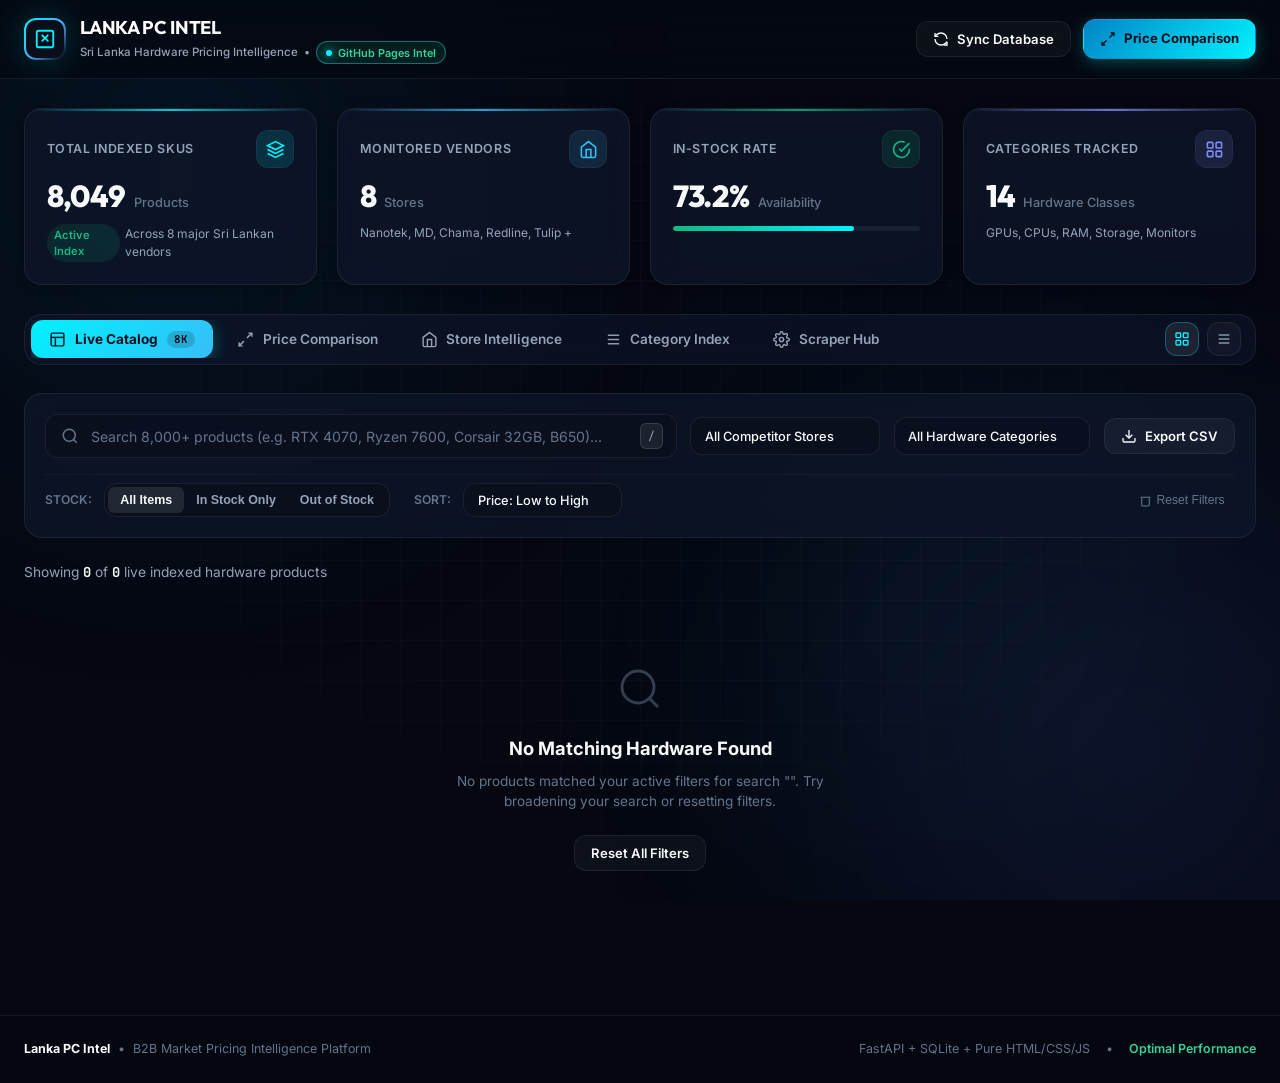
==== commit c24f49ec: "feat: add comprehensive Web Scrapers Health & Monitoring Dashboard - Enrich scrapers registry with w" ====
--- a/templates/index.html
+++ b/templates/index.html
@@ -341,26 +341,129 @@
       </section>
 
       <!-- ================================================================== -->
-      <!-- TAB 5: Scraper Operations Hub -->
+      <!-- TAB 5: Web Scraper Fleet Health & Monitoring Dashboard -->
       <!-- ================================================================== -->
       <section id="tab-scrapers" class="tab-content">
         <div class="scraper-hub-container">
+          <!-- Hub Header Banner -->
           <div class="scraper-hub-banner">
             <div>
-              <h2 style="font-family: var(--font-display); font-size: 1.35rem; font-weight: 700; margin-bottom: 0.25rem;">
-                Scraper Operations & Ingestion Pipeline
-              </h2>
-              <p style="font-size: 0.85rem; color: var(--text-secondary); max-width: 600px;">
-                Manage the 11 targeted scrapers spanning CSR, SSR, and Playwright browsers. Trigger one-click master dataset recompilation and SQLite DB synchronization.
+              <div style="display: flex; align-items: center; gap: 0.6rem; margin-bottom: 0.35rem;">
+                <h2 style="font-family: var(--font-display); font-size: 1.4rem; font-weight: 700;">
+                  Web Scraper Fleet Health & Telemetry
+                </h2>
+                <span id="fleetStatusPill" class="scraper-status-pill healthy">
+                  <span class="scraper-status-dot healthy"></span>
+                  <span>Fleet Operational</span>
+                </span>
+              </div>
+              <p style="font-size: 0.85rem; color: var(--text-secondary); max-width: 680px; margin: 0;">
+                Live operational health monitoring, data ingestion metrics, and automated scheduling for the Sri Lankan PC hardware scraper fleet.
               </p>
             </div>
-            <button id="recompileTriggerBtn" class="btn btn-primary">
-              <svg xmlns="http://www.w3.org/2000/svg" viewBox="0 0 24 24" fill="none" stroke="currentColor" stroke-width="2"><path d="M21 12a9 9 0 0 0-9-9 9.75 9.75 0 0 0-6.74 2.74L3 8"/><path d="M3 3v5h5"/><path d="M3 12a9 9 0 0 0 9 9 9.75 9.75 0 0 0 6.74-2.74L21 16"/><path d="M16 21h5v-5"/></svg>
-              Re-Index & Compile Master Database
-            </button>
-          </div>
-
+            <div style="display: flex; align-items: center; gap: 0.75rem; flex-wrap: wrap;">
+              <button id="recompileTriggerBtn" class="btn btn-primary">
+                <svg xmlns="http://www.w3.org/2000/svg" viewBox="0 0 24 24" fill="none" stroke="currentColor" stroke-width="2"><path d="M21 12a9 9 0 0 0-9-9 9.75 9.75 0 0 0-6.74 2.74L3 8"/><path d="M3 3v5h5"/><path d="M3 12a9 9 0 0 0 9 9 9.75 9.75 0 0 0 6.74-2.74L21 16"/><path d="M16 21h5v-5"/></svg>
+                Sync Master Database
+              </button>
+            </div>
+          </div>
+
+          <!-- Fleet Overview KPI Row -->
+          <div class="scraper-kpi-row">
+            <div class="scraper-kpi-card">
+              <div class="scraper-kpi-icon icon-cyan">
+                <svg xmlns="http://www.w3.org/2000/svg" viewBox="0 0 24 24" fill="none" stroke="currentColor" stroke-width="2"><circle cx="12" cy="12" r="10"/><path d="m9 12 2 2 4-4"/></svg>
+              </div>
+              <div class="scraper-kpi-info">
+                <span class="scraper-kpi-label">Operational Fleet</span>
+                <span id="fleetOperationalValue" class="scraper-kpi-val">8 / 11 Stores</span>
+                <span id="fleetOperationalSub" class="scraper-kpi-sub">72.7% Active Coverage</span>
+              </div>
+            </div>
+
+            <div class="scraper-kpi-card">
+              <div class="scraper-kpi-icon icon-emerald">
+                <svg xmlns="http://www.w3.org/2000/svg" viewBox="0 0 24 24" fill="none" stroke="currentColor" stroke-width="2"><polygon points="12 2 2 7 12 12 22 7 12 2"/><polyline points="2 17 12 22 22 17"/><polyline points="2 12 12 17 22 12"/></svg>
+              </div>
+              <div class="scraper-kpi-info">
+                <span class="scraper-kpi-label">Harvested Catalog SKUs</span>
+                <span id="fleetSkusValue" class="scraper-kpi-val">8,059</span>
+                <span id="fleetRawPayloadSub" class="scraper-kpi-sub">1.55 MB Raw Store Payloads</span>
+              </div>
+            </div>
+
+            <div class="scraper-kpi-card">
+              <div class="scraper-kpi-icon icon-violet">
+                <svg xmlns="http://www.w3.org/2000/svg" viewBox="0 0 24 24" fill="none" stroke="currentColor" stroke-width="2"><rect width="18" height="18" x="3" y="3" rx="2"/><path d="M7 7h10"/><path d="M7 12h10"/><path d="M7 17h10"/></svg>
+              </div>
+              <div class="scraper-kpi-info">
+                <span class="scraper-kpi-label">Scraper Architectures</span>
+                <span id="fleetEnginesValue" class="scraper-kpi-val">6 Browser • 5 HTTP</span>
+                <span class="scraper-kpi-sub">Playwright & Requests/curl_cffi</span>
+              </div>
+            </div>
+
+            <div class="scraper-kpi-card">
+              <div class="scraper-kpi-icon icon-amber">
+                <svg xmlns="http://www.w3.org/2000/svg" viewBox="0 0 24 24" fill="none" stroke="currentColor" stroke-width="2"><circle cx="12" cy="12" r="10"/><polyline points="12 6 12 12 16 14"/></svg>
+              </div>
+              <div class="scraper-kpi-info">
+                <span class="scraper-kpi-label">Extraction Schedule</span>
+                <span class="scraper-kpi-val">Twice Daily</span>
+                <span id="fleetScheduleSub" class="scraper-kpi-sub">07:30 AM & 07:30 PM SLST</span>
+              </div>
+            </div>
+          </div>
+
+          <!-- Filter & View Controls -->
+          <div class="scraper-filter-bar">
+            <div style="display: flex; align-items: center; gap: 0.5rem; flex-wrap: wrap;">
+              <span style="font-size: 0.74rem; font-weight: 600; color: var(--text-muted); text-transform: uppercase;">Filter Fleet:</span>
+              <button class="scraper-filter-pill active" data-filter="all">All Scrapers (<span id="countAllScrapers">11</span>)</button>
+              <button class="scraper-filter-pill" data-filter="operational">Operational (<span id="countOpScrapers">8</span>)</button>
+              <button class="scraper-filter-pill" data-filter="playwright">Playwright (<span id="countPwScrapers">6</span>)</button>
+              <button class="scraper-filter-pill" data-filter="http">HTTP / Requests (<span id="countHttpScrapers">5</span>)</button>
+            </div>
+            <div class="search-input-box" style="width: 250px;">
+              <span class="search-icon-decor">
+                <svg xmlns="http://www.w3.org/2000/svg" viewBox="0 0 24 24" fill="none" stroke="currentColor" stroke-width="2"><circle cx="11" cy="11" r="8"/><line x1="21" y1="21" x2="16.65" y2="16.65"/></svg>
+              </span>
+              <input id="scraperSearch" type="text" class="search-input" style="height: 34px;" placeholder="Search scrapers..." />
+            </div>
+          </div>
+
+          <!-- Scraper Detailed Health Cards Grid -->
           <div id="scraperGrid" class="scraper-grid"></div>
+
+          <!-- Deep Telemetry Matrix Table -->
+          <div class="scraper-table-section">
+            <div style="margin-bottom: 1.25rem;">
+              <h3 style="font-family: var(--font-display); font-size: 1.2rem; font-weight: 700; margin-bottom: 0.25rem;">
+                Fleet Operational Telemetry Matrix
+              </h3>
+              <p style="font-size: 0.8rem; color: var(--text-secondary); margin: 0;">
+                Payload sizes, catalog yield, and last ingestion timestamps across all competitor targets.
+              </p>
+            </div>
+            <div class="catalog-table-wrapper">
+              <table class="data-table">
+                <thead>
+                  <tr>
+                    <th>Store / Target</th>
+                    <th>Scraper Engine</th>
+                    <th>Health Status</th>
+                    <th style="text-align: right;">Harvested SKUs</th>
+                    <th style="text-align: right;">In-Stock Rate</th>
+                    <th style="text-align: right;">Raw Payload</th>
+                    <th>Last Scraped</th>
+                    <th style="text-align: center;">Actions</th>
+                  </tr>
+                </thead>
+                <tbody id="scraperTelemetryTableBody"></tbody>
+              </table>
+            </div>
+          </div>
         </div>
       </section>
     </main>
--- a/static/css/style.css
+++ b/static/css/style.css
@@ -1358,51 +1358,352 @@
 }
 
 /* ==========================================================================
-   Tab 5: Scraper Hub
+   Tab 5: Web Scraper Fleet Health & Monitoring Hub
    ========================================================================== */
 
 .scraper-hub-container {
   display: flex;
   flex-direction: column;
-  gap: 1.5rem;
+  gap: 1.75rem;
 }
 
 .scraper-hub-banner {
-  background: linear-gradient(135deg, rgba(14, 165, 233, 0.15) 0%, rgba(99, 102, 241, 0.15) 100%);
+  background: linear-gradient(135deg, rgba(14, 165, 233, 0.12) 0%, rgba(99, 102, 241, 0.12) 50%, rgba(16, 185, 129, 0.08) 100%);
   border: 1px solid rgba(56, 189, 248, 0.25);
   border-radius: var(--radius-xl);
-  padding: 1.75rem;
+  padding: 1.75rem 2rem;
   display: flex;
   align-items: center;
   justify-content: space-between;
   gap: 1.5rem;
   flex-wrap: wrap;
-}
-
+  position: relative;
+  overflow: hidden;
+  box-shadow: 0 10px 30px rgba(0, 0, 0, 0.25);
+}
+
+.scraper-hub-banner::after {
+  content: '';
+  position: absolute;
+  top: 0;
+  right: 0;
+  width: 250px;
+  height: 100%;
+  background: radial-gradient(circle at top right, rgba(0, 242, 254, 0.15), transparent 70%);
+  pointer-events: none;
+}
+
+/* Scraper Fleet KPI Cards Row */
+.scraper-kpi-row {
+  display: grid;
+  grid-template-columns: repeat(auto-fit, minmax(240px, 1fr));
+  gap: 1.25rem;
+}
+
+.scraper-kpi-card {
+  background: var(--bg-card);
+  backdrop-filter: blur(16px);
+  border: 1px solid var(--border-subtle);
+  border-radius: var(--radius-lg);
+  padding: 1.35rem 1.5rem;
+  display: flex;
+  align-items: center;
+  gap: 1.15rem;
+  transition: transform 0.25s ease, border-color 0.25s ease, box-shadow 0.25s ease;
+}
+
+.scraper-kpi-card:hover {
+  transform: translateY(-2px);
+  border-color: rgba(255, 255, 255, 0.16);
+  box-shadow: 0 12px 28px rgba(0, 0, 0, 0.35);
+}
+
+.scraper-kpi-icon {
+  width: 48px;
+  height: 48px;
+  border-radius: var(--radius-md);
+  display: flex;
+  align-items: center;
+  justify-content: center;
+  flex-shrink: 0;
+}
+
+.scraper-kpi-icon svg {
+  width: 24px;
+  height: 24px;
+}
+
+.scraper-kpi-icon.icon-cyan {
+  background: rgba(0, 242, 254, 0.12);
+  color: #00f2fe;
+  border: 1px solid rgba(0, 242, 254, 0.25);
+}
+
+.scraper-kpi-icon.icon-emerald {
+  background: rgba(16, 185, 129, 0.12);
+  color: #10b981;
+  border: 1px solid rgba(16, 185, 129, 0.25);
+}
+
+.scraper-kpi-icon.icon-violet {
+  background: rgba(129, 140, 248, 0.12);
+  color: #818cf8;
+  border: 1px solid rgba(129, 140, 248, 0.25);
+}
+
+.scraper-kpi-icon.icon-amber {
+  background: rgba(245, 158, 11, 0.12);
+  color: #f59e0b;
+  border: 1px solid rgba(245, 158, 11, 0.25);
+}
+
+.scraper-kpi-info {
+  display: flex;
+  flex-direction: column;
+  gap: 0.2rem;
+  min-width: 0;
+}
+
+.scraper-kpi-label {
+  font-size: 0.74rem;
+  font-weight: 600;
+  text-transform: uppercase;
+  letter-spacing: 0.05em;
+  color: var(--text-muted);
+}
+
+.scraper-kpi-val {
+  font-family: var(--font-display);
+  font-size: 1.45rem;
+  font-weight: 800;
+  color: var(--text-primary);
+  line-height: 1.2;
+}
+
+.scraper-kpi-sub {
+  font-size: 0.76rem;
+  color: var(--text-secondary);
+  white-space: nowrap;
+  overflow: hidden;
+  text-overflow: ellipsis;
+}
+
+/* Filter Toolbar */
+.scraper-filter-bar {
+  display: flex;
+  align-items: center;
+  justify-content: space-between;
+  gap: 1rem;
+  flex-wrap: wrap;
+  padding: 0.75rem 1.2rem;
+  background: rgba(15, 23, 42, 0.5);
+  border: 1px solid var(--border-subtle);
+  border-radius: var(--radius-lg);
+}
+
+.scraper-filter-pill {
+  padding: 0.4rem 0.85rem;
+  border-radius: var(--radius-full);
+  font-size: 0.76rem;
+  font-weight: 600;
+  background: rgba(255, 255, 255, 0.04);
+  color: var(--text-secondary);
+  border: 1px solid transparent;
+  cursor: pointer;
+  transition: var(--trans-fast);
+}
+
+.scraper-filter-pill:hover {
+  background: rgba(255, 255, 255, 0.09);
+  color: var(--text-primary);
+}
+
+.scraper-filter-pill.active {
+  background: rgba(56, 189, 248, 0.16);
+  color: #38bdf8;
+  border-color: rgba(56, 189, 248, 0.35);
+}
+
+/* Scraper Health Cards Grid */
 .scraper-grid {
   display: grid;
-  grid-template-columns: repeat(auto-fill, minmax(300px, 1fr));
-  gap: 1.2rem;
+  grid-template-columns: repeat(auto-fill, minmax(340px, 1fr));
+  gap: 1.35rem;
 }
 
 .scraper-card {
   background: var(--bg-card);
-  backdrop-filter: blur(14px);
+  backdrop-filter: blur(16px);
   border: 1px solid var(--border-subtle);
-  border-radius: var(--radius-lg);
-  padding: 1.25rem;
+  border-radius: var(--radius-xl);
+  padding: 1.4rem;
   display: flex;
   flex-direction: column;
   justify-content: space-between;
+  gap: 1.15rem;
+  position: relative;
+  transition: transform 0.25s ease, border-color 0.25s ease, box-shadow 0.25s ease;
+}
+
+.scraper-card:hover {
+  transform: translateY(-3px);
+  border-color: rgba(56, 189, 248, 0.35);
+  box-shadow: 0 16px 36px rgba(0, 0, 0, 0.4);
+}
+
+.scraper-card-top {
+  display: flex;
+  justify-content: space-between;
+  align-items: flex-start;
+  gap: 0.75rem;
+}
+
+.scraper-card-store {
+  display: flex;
+  align-items: center;
+  gap: 0.75rem;
+}
+
+.scraper-store-avatar {
+  width: 42px;
+  height: 42px;
+  border-radius: var(--radius-md);
+  background: linear-gradient(135deg, rgba(255, 255, 255, 0.08), rgba(255, 255, 255, 0.02));
+  border: 1px solid rgba(255, 255, 255, 0.1);
+  display: flex;
+  align-items: center;
+  justify-content: center;
+  font-family: var(--font-display);
+  font-weight: 800;
+  font-size: 1rem;
+  color: #00f2fe;
+  flex-shrink: 0;
+}
+
+.scraper-card-title {
+  font-family: var(--font-display);
+  font-size: 1.1rem;
+  font-weight: 700;
+  color: var(--text-primary);
+  margin-bottom: 0.15rem;
+  display: flex;
+  align-items: center;
+  gap: 0.5rem;
+}
+
+.scraper-card-url {
+  font-size: 0.74rem;
+  color: var(--text-muted);
+  display: flex;
+  align-items: center;
+  gap: 0.3rem;
+  text-decoration: none;
+  transition: color 0.2s;
+}
+
+.scraper-card-url:hover {
+  color: #38bdf8;
+  text-decoration: underline;
+}
+
+.scraper-status-pill {
+  display: inline-flex;
+  align-items: center;
+  gap: 0.4rem;
+  font-size: 0.72rem;
+  font-weight: 600;
+  padding: 0.25rem 0.65rem;
+  border-radius: var(--radius-full);
+}
+
+.scraper-status-pill.healthy {
+  background: rgba(16, 185, 129, 0.15);
+  color: #34d399;
+  border: 1px solid rgba(16, 185, 129, 0.3);
+}
+
+.scraper-status-pill.warning {
+  background: rgba(245, 158, 11, 0.15);
+  color: #fbbf24;
+  border: 1px solid rgba(245, 158, 11, 0.3);
+}
+
+.scraper-status-pill.idle {
+  background: rgba(148, 163, 184, 0.1);
+  color: #94a3b8;
+  border: 1px solid rgba(148, 163, 184, 0.2);
 }
 
 .scraper-status-dot {
-  width: 8px;
-  height: 8px;
+  width: 7px;
+  height: 7px;
   border-radius: 50%;
+  display: inline-block;
+}
+
+.scraper-status-dot.healthy {
   background: #10b981;
-  display: inline-block;
   box-shadow: 0 0 8px #10b981;
+}
+
+.scraper-status-dot.warning {
+  background: #f59e0b;
+  box-shadow: 0 0 8px #f59e0b;
+}
+
+.scraper-status-dot.idle {
+  background: #64748b;
+}
+
+/* Scraper Metrics Mini-Grid */
+.scraper-stats-grid {
+  display: grid;
+  grid-template-columns: repeat(2, 1fr);
+  gap: 0.85rem;
+  background: rgba(10, 16, 30, 0.55);
+  border: 1px solid rgba(255, 255, 255, 0.04);
+  border-radius: var(--radius-lg);
+  padding: 0.95rem;
+}
+
+.scraper-stat-item {
+  display: flex;
+  flex-direction: column;
+  gap: 0.15rem;
+}
+
+.scraper-stat-label {
+  font-size: 0.7rem;
+  font-weight: 600;
+  text-transform: uppercase;
+  letter-spacing: 0.04em;
+  color: var(--text-muted);
+}
+
+.scraper-stat-value {
+  font-family: var(--font-mono);
+  font-size: 1.05rem;
+  font-weight: 700;
+  color: var(--text-primary);
+}
+
+.scraper-card-footer {
+  display: flex;
+  align-items: center;
+  justify-content: space-between;
+  border-top: 1px solid rgba(255, 255, 255, 0.06);
+  padding-top: 0.85rem;
+  font-size: 0.74rem;
+  color: var(--text-muted);
+}
+
+/* Deep Telemetry Section */
+.scraper-table-section {
+  background: var(--bg-card);
+  backdrop-filter: blur(16px);
+  border: 1px solid var(--border-subtle);
+  border-radius: var(--radius-xl);
+  padding: 1.5rem;
 }
 
 /* ==========================================================================
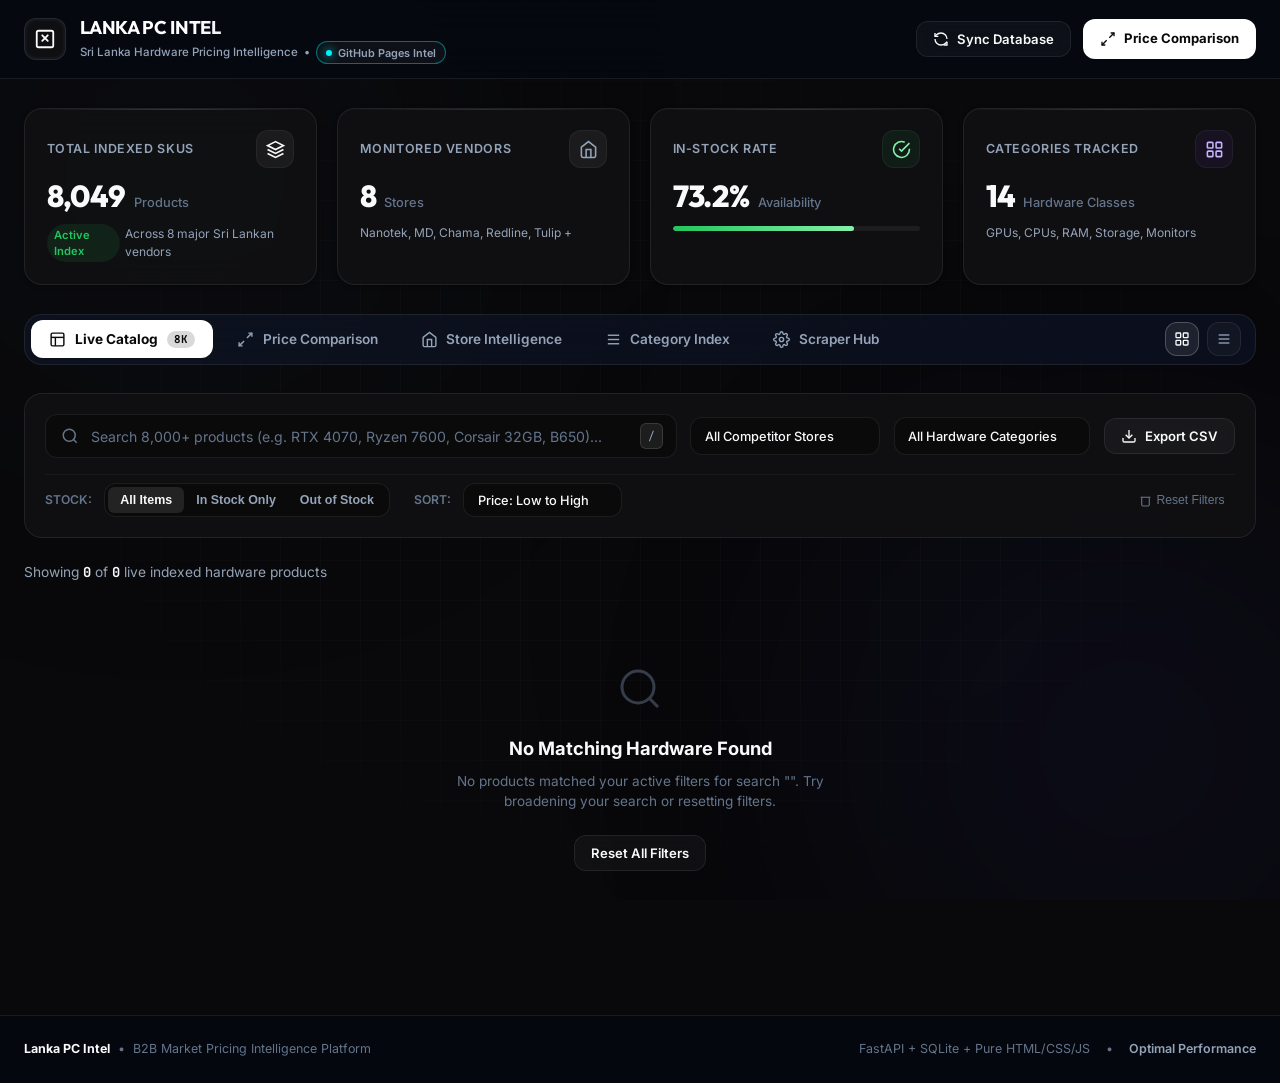
==== commit 6e91750c: "Neutral palette redesign - remove neon cyan and glowing borders" ====
--- a/templates/index.html
+++ b/templates/index.html
@@ -68,7 +68,7 @@
     <main class="main-container">
       <!-- Executive KPI Cards -->
       <section class="kpi-grid" aria-label="Executive Metrics">
-        <div class="kpi-card" style="--border-color: #00f2fe; --icon-bg: rgba(0, 242, 254, 0.12); --icon-color: #00f2fe;">
+        <div class="kpi-card" style="--border-color: rgba(255,255,255,0.16); --icon-bg: rgba(255, 255, 255, 0.05); --icon-color: var(--text-primary);">
           <div class="kpi-top">
             <span class="kpi-label">Total Indexed SKUs</span>
             <div class="kpi-icon-wrapper">
@@ -84,7 +84,7 @@
           </div>
         </div>
 
-        <div class="kpi-card" style="--border-color: #38bdf8; --icon-bg: rgba(56, 189, 248, 0.12); --icon-color: #38bdf8;">
+        <div class="kpi-card" style="--border-color: rgba(255,255,255,0.12); --icon-bg: rgba(255, 255, 255, 0.05); --icon-color: var(--text-secondary);">
           <div class="kpi-top">
             <span class="kpi-label">Monitored Vendors</span>
             <div class="kpi-icon-wrapper">
@@ -100,7 +100,7 @@
           </div>
         </div>
 
-        <div class="kpi-card" style="--border-color: #10b981; --icon-bg: rgba(16, 185, 129, 0.12); --icon-color: #10b981;">
+        <div class="kpi-card" style="--border-color: rgba(34, 197, 94, 0.28); --icon-bg: rgba(34, 197, 94, 0.08); --icon-color: #86efac;">
           <div class="kpi-top">
             <span class="kpi-label">In-Stock Rate</span>
             <div class="kpi-icon-wrapper">
@@ -116,7 +116,7 @@
           </div>
         </div>
 
-        <div class="kpi-card" style="--border-color: #818cf8; --icon-bg: rgba(129, 140, 248, 0.12); --icon-color: #818cf8;">
+        <div class="kpi-card" style="--border-color: rgba(167, 139, 250, 0.25); --icon-bg: rgba(124, 58, 237, 0.08); --icon-color: #c4b5fd;">
           <div class="kpi-top">
             <span class="kpi-label">Categories Tracked</span>
             <div class="kpi-icon-wrapper">
@@ -495,7 +495,7 @@
         <div style="display: flex; align-items: center; gap: 1rem;">
           <span>FastAPI + SQLite + Pure HTML/CSS/JS</span>
           <span>•</span>
-          <span style="color: #34d399; font-weight: 600;">Optimal Performance</span>
+          <span style="color: var(--text-secondary); font-weight: 600;">Optimal Performance</span>
         </div>
       </div>
     </footer>
--- a/static/css/style.css
+++ b/static/css/style.css
@@ -5,59 +5,68 @@
    ========================================================================== */
 
 :root {
-  /* Core Color Palette */
-  --bg-void: #050811;
-  --bg-card: rgba(15, 23, 42, 0.72);
-  --bg-card-hover: rgba(26, 38, 66, 0.82);
-  --bg-card-elevated: rgba(22, 33, 59, 0.9);
-  --bg-input: rgba(10, 16, 30, 0.85);
-  --bg-badge: rgba(255, 255, 255, 0.05);
-
-  /* Borders & Dividers */
-  --border-subtle: rgba(255, 255, 255, 0.07);
-  --border-focus: rgba(0, 242, 254, 0.5);
-  --border-glow: 0 0 20px rgba(0, 242, 254, 0.25);
-
-  /* Luminous Brand Accents */
-  --accent-cyan: #00f2fe;
-  --accent-cyan-dim: rgba(0, 242, 254, 0.12);
-  --accent-blue: #38bdf8;
-  --accent-blue-dim: rgba(56, 189, 248, 0.12);
-  --accent-purple: #818cf8;
-  --accent-purple-dim: rgba(129, 140, 248, 0.12);
-  --accent-emerald: #10b981;
-  --accent-emerald-dim: rgba(16, 185, 129, 0.12);
-  --accent-amber: #f59e0b;
-  --accent-amber-dim: rgba(245, 158, 11, 0.12);
-  --accent-rose: #f43f5e;
-  --accent-rose-dim: rgba(244, 63, 94, 0.12);
-
-  /* Typography Colors */
+  /* ── Core Neutral Foundation ── */
+  --bg-void: #09090b;
+  --bg-card: rgba(18, 18, 20, 0.82);
+  --bg-card-hover: rgba(26, 26, 30, 0.92);
+  --bg-card-elevated: rgba(24, 24, 28, 0.95);
+  --bg-input: rgba(10, 10, 12, 0.9);
+  --bg-badge: rgba(255, 255, 255, 0.04);
+
+  /* ── Hairline Borders ── */
+  --border-subtle: rgba(255, 255, 255, 0.08);
+  --border-muted: rgba(255, 255, 255, 0.05);
+  --border-focus: rgba(255, 255, 255, 0.22);
+  --border-glow: none;
+
+  /* ── Semantic Accent Colors (functional only) ── */
+  --accent-primary: #ffffff;          /* crisp white primary action */
+  --accent-primary-dim: rgba(255, 255, 255, 0.08);
+  --accent-emerald: #22c55e;          /* in-stock */
+  --accent-emerald-dim: rgba(34, 197, 94, 0.10);
+  --accent-amber: #d97706;            /* low-stock / warning */
+  --accent-amber-dim: rgba(217, 119, 6, 0.10);
+  --accent-slate: #64748b;            /* out-of-stock / idle */
+  --accent-slate-dim: rgba(100, 116, 139, 0.10);
+  --accent-violet: #7c3aed;           /* scraper / architecture icon */
+  --accent-violet-dim: rgba(124, 58, 237, 0.10);
+  --accent-rose: #e11d48;
+  --accent-rose-dim: rgba(225, 29, 72, 0.10);
+
+  /* ── Legacy aliases (used in remaining components) ── */
+  --accent-cyan: #e2e8f0;             /* replaced — maps to light neutral */
+  --accent-cyan-dim: rgba(226, 232, 240, 0.07);
+  --accent-blue: #94a3b8;
+  --accent-blue-dim: rgba(148, 163, 184, 0.08);
+  --accent-purple: #a78bfa;
+  --accent-purple-dim: rgba(167, 139, 250, 0.08);
+
+  /* ── Typography ── */
   --text-primary: #f8fafc;
   --text-secondary: #94a3b8;
   --text-muted: #64748b;
   --text-dim: #475569;
 
-  /* Typography Families */
+  /* ── Families ── */
   --font-display: 'Outfit', -apple-system, BlinkMacSystemFont, 'Segoe UI', Roboto, sans-serif;
   --font-body: 'Inter', -apple-system, BlinkMacSystemFont, 'Segoe UI', Roboto, sans-serif;
   --font-mono: 'JetBrains Mono', monospace;
 
-  /* Spacing & Radii */
+  /* ── Spacing & Radii ── */
   --radius-sm: 6px;
   --radius-md: 12px;
   --radius-lg: 18px;
   --radius-xl: 24px;
   --radius-full: 9999px;
 
-  /* Shadows & Depth */
-  --shadow-sm: 0 2px 8px rgba(0, 0, 0, 0.35);
-  --shadow-md: 0 8px 24px rgba(0, 0, 0, 0.45);
-  --shadow-lg: 0 16px 40px rgba(0, 0, 0, 0.6);
-  --shadow-glow-cyan: 0 0 35px rgba(0, 242, 254, 0.2);
-  --shadow-glow-emerald: 0 0 30px rgba(16, 185, 129, 0.25);
-
-  /* Transitions */
+  /* ── Shadows (no glow) ── */
+  --shadow-sm: 0 1px 4px rgba(0, 0, 0, 0.4);
+  --shadow-md: 0 6px 20px rgba(0, 0, 0, 0.5);
+  --shadow-lg: 0 14px 36px rgba(0, 0, 0, 0.65);
+  --shadow-glow-cyan: none;
+  --shadow-glow-emerald: none;
+
+  /* ── Transitions ── */
   --trans-fast: 0.15s cubic-bezier(0.4, 0, 0.2, 1);
   --trans-smooth: 0.25s cubic-bezier(0.4, 0, 0.2, 1);
   --trans-bounce: 0.4s cubic-bezier(0.34, 1.56, 0.64, 1);
@@ -95,23 +104,23 @@
 
 /* Custom Scrollbar */
 ::-webkit-scrollbar {
-  width: 7px;
-  height: 7px;
+  width: 6px;
+  height: 6px;
 }
 ::-webkit-scrollbar-track {
-  background: rgba(10, 16, 30, 0.5);
+  background: rgba(9, 9, 11, 0.6);
 }
 ::-webkit-scrollbar-thumb {
-  background: rgba(148, 163, 184, 0.25);
+  background: rgba(255, 255, 255, 0.12);
   border-radius: var(--radius-full);
 }
 ::-webkit-scrollbar-thumb:hover {
-  background: var(--accent-cyan);
+  background: rgba(255, 255, 255, 0.22);
 }
 
 /* Selection */
 ::selection {
-  background: rgba(0, 242, 254, 0.25);
+  background: rgba(255, 255, 255, 0.15);
   color: #fff;
 }
 
@@ -138,7 +147,7 @@
 .orb-1 {
   width: 650px;
   height: 650px;
-  background: radial-gradient(circle, #0284c7 0%, rgba(2, 132, 199, 0) 70%);
+  background: radial-gradient(circle, #1e293b 0%, rgba(30, 41, 59, 0) 70%);
   top: -150px;
   left: -150px;
   animation: orbFloat1 24s ease-in-out infinite alternate;
@@ -147,7 +156,7 @@
 .orb-2 {
   width: 700px;
   height: 700px;
-  background: radial-gradient(circle, #6366f1 0%, rgba(99, 102, 241, 0) 70%);
+  background: radial-gradient(circle, #312e81 0%, rgba(49, 46, 129, 0) 70%);
   bottom: -200px;
   right: -200px;
   animation: orbFloat2 28s ease-in-out infinite alternate;
@@ -156,10 +165,10 @@
 .orb-3 {
   width: 500px;
   height: 500px;
-  background: radial-gradient(circle, #00f2fe 0%, rgba(0, 242, 254, 0) 70%);
+  background: radial-gradient(circle, #0f172a 0%, rgba(15, 23, 42, 0) 70%);
   top: 40%;
   left: 55%;
-  opacity: 0.12;
+  opacity: 0.18;
   animation: orbFloat3 20s ease-in-out infinite alternate;
 }
 
@@ -246,18 +255,18 @@
   width: 42px;
   height: 42px;
   border-radius: var(--radius-md);
-  background: linear-gradient(135deg, #00f2fe 0%, #4facfe 50%, #000 100%);
+  background: rgba(255, 255, 255, 0.06);
+  border: 1px solid var(--border-subtle);
   padding: 2px;
   display: flex;
   align-items: center;
   justify-content: center;
-  box-shadow: var(--shadow-glow-cyan);
 }
 
 .logo-inner {
   width: 100%;
   height: 100%;
-  background: #090e1a;
+  background: #0f0f11;
   border-radius: 10px;
   display: flex;
   align-items: center;
@@ -267,7 +276,7 @@
 .logo-inner svg {
   width: 22px;
   height: 22px;
-  color: var(--accent-cyan);
+  color: var(--text-primary);
 }
 
 .brand-details {
@@ -299,26 +308,25 @@
   align-items: center;
   gap: 0.35rem;
   padding: 0.15rem 0.55rem;
-  background: rgba(16, 185, 129, 0.12);
-  border: 1px solid rgba(16, 185, 129, 0.3);
+  background: rgba(255, 255, 255, 0.04);
+  border: 1px solid var(--border-subtle);
   border-radius: var(--radius-full);
   font-size: 0.68rem;
-  color: #34d399;
+  color: var(--text-secondary);
   font-weight: 600;
 }
 
 .pulsing-dot {
   width: 6px;
   height: 6px;
-  background-color: #10b981;
+  background-color: #22c55e;
   border-radius: 50%;
-  box-shadow: 0 0 10px #10b981;
-  animation: pulseDot 2s cubic-bezier(0.4, 0, 0.6, 1) infinite;
+  animation: pulseDot 2.5s cubic-bezier(0.4, 0, 0.6, 1) infinite;
 }
 
 @keyframes pulseDot {
   0%, 100% { opacity: 1; transform: scale(1); }
-  50% { opacity: 0.4; transform: scale(0.8); }
+  50% { opacity: 0.35; transform: scale(0.8); }
 }
 
 .header-actions {
@@ -367,15 +375,16 @@
 }
 
 .btn-primary {
-  background: linear-gradient(135deg, #0284c7 0%, #00f2fe 100%);
-  color: #04101e;
+  background: #ffffff;
+  color: #09090b;
   font-weight: 700;
-  box-shadow: 0 4px 16px rgba(0, 242, 254, 0.25);
+  box-shadow: none;
 }
 
 .btn-primary:hover {
-  box-shadow: 0 6px 22px rgba(0, 242, 254, 0.45);
-  transform: translateY(-1.5px);
+  background: #e2e8f0;
+  box-shadow: none;
+  transform: translateY(-1px);
 }
 
 .btn-primary:active {
@@ -418,14 +427,14 @@
   top: 0;
   left: 0;
   right: 0;
-  height: 2px;
-  background: linear-gradient(90deg, transparent, var(--border-color, var(--accent-cyan)), transparent);
-  opacity: 0.8;
+  height: 1px;
+  background: linear-gradient(90deg, transparent, var(--border-color, rgba(255, 255, 255, 0.14)), transparent);
+  opacity: 1;
 }
 
 .kpi-card:hover {
-  transform: translateY(-3px);
-  border-color: rgba(255, 255, 255, 0.15);
+  transform: translateY(-2px);
+  border-color: rgba(255, 255, 255, 0.13);
   box-shadow: var(--shadow-md);
 }
 
@@ -518,7 +527,7 @@
 .progress-bar {
   height: 100%;
   border-radius: var(--radius-full);
-  background: linear-gradient(90deg, #10b981, #00f2fe);
+  background: linear-gradient(90deg, #22c55e, #86efac);
   transition: width 1s ease-in-out;
 }
 
@@ -580,10 +589,10 @@
 }
 
 .tab-btn.active {
-  color: #04101e;
-  background: linear-gradient(135deg, #00f2fe 0%, #38bdf8 100%);
+  color: #09090b;
+  background: #ffffff;
   font-weight: 700;
-  box-shadow: 0 4px 18px rgba(0, 242, 254, 0.3);
+  box-shadow: none;
 }
 
 .tab-count {
@@ -623,8 +632,8 @@
 
 .view-toggle-btn.active, .view-toggle-btn:hover {
   background: rgba(255, 255, 255, 0.08);
-  color: var(--accent-cyan);
-  border-color: rgba(0, 242, 254, 0.3);
+  color: var(--text-primary);
+  border-color: var(--border-focus);
 }
 
 .view-toggle-btn svg {
@@ -709,9 +718,9 @@
 }
 
 .search-input:focus {
-  border-color: var(--accent-cyan);
-  box-shadow: var(--border-glow);
-  background: rgba(14, 23, 42, 0.95);
+  border-color: var(--border-focus);
+  box-shadow: none;
+  background: rgba(9, 9, 11, 0.98);
 }
 
 .search-input::placeholder {
@@ -760,7 +769,7 @@
 }
 
 .filter-select:focus {
-  border-color: var(--accent-cyan);
+  border-color: var(--border-focus);
 }
 
 .filter-select option {
@@ -864,9 +873,9 @@
 }
 
 .product-card:hover {
-  border-color: rgba(0, 242, 254, 0.4);
-  transform: translateY(-4px);
-  box-shadow: var(--shadow-md), 0 0 20px rgba(0, 242, 254, 0.12);
+  border-color: rgba(255, 255, 255, 0.14);
+  transform: translateY(-3px);
+  box-shadow: var(--shadow-md);
   background: var(--bg-card-hover);
 }
 
@@ -932,26 +941,47 @@
   border-color: rgba(14, 165, 233, 0.4);
 }
 
+/* ── Semantic Status Pill: 6px dot + label, no glowing borders ── */
 .stock-pill {
-  font-size: 0.68rem;
-  font-weight: 600;
-  padding: 0.2rem 0.55rem;
-  border-radius: var(--radius-full);
+  font-size: 0.72rem;
+  font-weight: 500;
   display: inline-flex;
   align-items: center;
-  gap: 0.25rem;
+  gap: 0.45rem;
+  color: var(--text-secondary);
+}
+
+.stock-pill::before {
+  content: '';
+  display: inline-block;
+  width: 6px;
+  height: 6px;
+  border-radius: 50%;
+  flex-shrink: 0;
 }
 
 .stock-pill.in-stock {
-  background: var(--accent-emerald-dim);
-  color: #34d399;
-  border: 1px solid rgba(16, 185, 129, 0.25);
+  color: #86efac;
+}
+
+.stock-pill.in-stock::before {
+  background: #22c55e;
 }
 
 .stock-pill.out-of-stock {
-  background: var(--accent-rose-dim);
-  color: #fb7185;
-  border: 1px solid rgba(244, 63, 94, 0.25);
+  color: var(--text-muted);
+}
+
+.stock-pill.out-of-stock::before {
+  background: var(--accent-slate);
+}
+
+.stock-pill.low-stock {
+  color: #fcd34d;
+}
+
+.stock-pill.low-stock::before {
+  background: var(--accent-amber);
 }
 
 .category-tag {
@@ -998,7 +1028,7 @@
   font-family: var(--font-mono);
   font-size: 1.25rem;
   font-weight: 700;
-  color: var(--accent-cyan);
+  color: var(--text-primary);
 }
 
 .card-actions {
@@ -1022,9 +1052,9 @@
 }
 
 .btn-icon-action:hover {
-  background: rgba(0, 242, 254, 0.15);
-  color: var(--accent-cyan);
-  border-color: rgba(0, 242, 254, 0.35);
+  background: rgba(255, 255, 255, 0.08);
+  color: var(--text-primary);
+  border-color: var(--border-focus);
   transform: scale(1.05);
 }
 
@@ -1114,8 +1144,8 @@
 }
 
 .page-btn.active {
-  background: linear-gradient(135deg, #00f2fe 0%, #38bdf8 100%);
-  color: #04101e;
+  background: #ffffff;
+  color: #09090b;
   border-color: transparent;
   font-weight: 700;
 }
@@ -1136,12 +1166,12 @@
 }
 
 .compare-hero-card {
-  background: linear-gradient(135deg, rgba(15, 23, 42, 0.85) 0%, rgba(20, 30, 55, 0.85) 100%);
+  background: var(--bg-card);
   backdrop-filter: blur(20px);
-  border: 1px solid rgba(0, 242, 254, 0.25);
+  border: 1px solid var(--border-subtle);
   border-radius: var(--radius-xl);
   padding: 1.75rem;
-  box-shadow: var(--shadow-glow-cyan);
+  box-shadow: var(--shadow-sm);
 }
 
 .compare-search-row {
@@ -1176,16 +1206,16 @@
 }
 
 .chip-btn:hover {
-  background: rgba(0, 242, 254, 0.12);
-  color: var(--accent-cyan);
-  border-color: rgba(0, 242, 254, 0.3);
+  background: rgba(255, 255, 255, 0.08);
+  color: var(--text-primary);
+  border-color: rgba(255, 255, 255, 0.15);
   transform: translateY(-1px);
 }
 
 .chip-btn.active {
-  background: var(--accent-cyan-dim);
-  color: var(--accent-cyan);
-  border-color: var(--accent-cyan);
+  background: rgba(255, 255, 255, 0.1);
+  color: var(--text-primary);
+  border-color: rgba(255, 255, 255, 0.25);
   font-weight: 700;
 }
 
@@ -1197,11 +1227,11 @@
 }
 
 .best-deal-card {
-  background: rgba(16, 185, 129, 0.08);
-  border: 1px solid rgba(16, 185, 129, 0.35);
+  background: rgba(34, 197, 94, 0.06);
+  border: 1px solid rgba(34, 197, 94, 0.18);
   border-radius: var(--radius-lg);
   padding: 1.5rem;
-  box-shadow: var(--shadow-glow-emerald);
+  box-shadow: var(--shadow-sm);
   position: relative;
   overflow: hidden;
 }
@@ -1368,8 +1398,8 @@
 }
 
 .scraper-hub-banner {
-  background: linear-gradient(135deg, rgba(14, 165, 233, 0.12) 0%, rgba(99, 102, 241, 0.12) 50%, rgba(16, 185, 129, 0.08) 100%);
-  border: 1px solid rgba(56, 189, 248, 0.25);
+  background: var(--bg-card);
+  border: 1px solid var(--border-subtle);
   border-radius: var(--radius-xl);
   padding: 1.75rem 2rem;
   display: flex;
@@ -1379,7 +1409,7 @@
   flex-wrap: wrap;
   position: relative;
   overflow: hidden;
-  box-shadow: 0 10px 30px rgba(0, 0, 0, 0.25);
+  box-shadow: var(--shadow-sm);
 }
 
 .scraper-hub-banner::after {
@@ -1389,7 +1419,7 @@
   right: 0;
   width: 250px;
   height: 100%;
-  background: radial-gradient(circle at top right, rgba(0, 242, 254, 0.15), transparent 70%);
+  background: none;
   pointer-events: none;
 }
 
@@ -1434,27 +1464,27 @@
 }
 
 .scraper-kpi-icon.icon-cyan {
-  background: rgba(0, 242, 254, 0.12);
-  color: #00f2fe;
-  border: 1px solid rgba(0, 242, 254, 0.25);
+  background: rgba(255, 255, 255, 0.05);
+  color: var(--text-primary);
+  border: 1px solid var(--border-subtle);
 }
 
 .scraper-kpi-icon.icon-emerald {
-  background: rgba(16, 185, 129, 0.12);
-  color: #10b981;
-  border: 1px solid rgba(16, 185, 129, 0.25);
+  background: rgba(34, 197, 94, 0.08);
+  color: #86efac;
+  border: 1px solid rgba(34, 197, 94, 0.18);
 }
 
 .scraper-kpi-icon.icon-violet {
-  background: rgba(129, 140, 248, 0.12);
-  color: #818cf8;
-  border: 1px solid rgba(129, 140, 248, 0.25);
+  background: rgba(124, 58, 237, 0.08);
+  color: #c4b5fd;
+  border: 1px solid rgba(124, 58, 237, 0.18);
 }
 
 .scraper-kpi-icon.icon-amber {
-  background: rgba(245, 158, 11, 0.12);
-  color: #f59e0b;
-  border: 1px solid rgba(245, 158, 11, 0.25);
+  background: rgba(217, 119, 6, 0.08);
+  color: #fcd34d;
+  border: 1px solid rgba(217, 119, 6, 0.18);
 }
 
 .scraper-kpi-info {
@@ -1519,9 +1549,9 @@
 }
 
 .scraper-filter-pill.active {
-  background: rgba(56, 189, 248, 0.16);
-  color: #38bdf8;
-  border-color: rgba(56, 189, 248, 0.35);
+  background: rgba(255, 255, 255, 0.08);
+  color: var(--text-primary);
+  border-color: rgba(255, 255, 255, 0.18);
 }
 
 /* Scraper Health Cards Grid */
@@ -1547,8 +1577,8 @@
 
 .scraper-card:hover {
   transform: translateY(-3px);
-  border-color: rgba(56, 189, 248, 0.35);
-  box-shadow: 0 16px 36px rgba(0, 0, 0, 0.4);
+  border-color: rgba(255, 255, 255, 0.14);
+  box-shadow: var(--shadow-md);
 }
 
 .scraper-card-top {
@@ -1576,7 +1606,7 @@
   font-family: var(--font-display);
   font-weight: 800;
   font-size: 1rem;
-  color: #00f2fe;
+  color: var(--text-primary);
   flex-shrink: 0;
 }
 
@@ -1602,7 +1632,7 @@
 }
 
 .scraper-card-url:hover {
-  color: #38bdf8;
+  color: var(--text-primary);
   text-decoration: underline;
 }
 
@@ -1616,43 +1646,44 @@
   border-radius: var(--radius-full);
 }
 
+/* ── Semantic scraper status pill: no glowing borders ── */
 .scraper-status-pill.healthy {
-  background: rgba(16, 185, 129, 0.15);
-  color: #34d399;
-  border: 1px solid rgba(16, 185, 129, 0.3);
+  background: rgba(34, 197, 94, 0.08);
+  color: #86efac;
+  border: 1px solid rgba(34, 197, 94, 0.18);
 }
 
 .scraper-status-pill.warning {
-  background: rgba(245, 158, 11, 0.15);
-  color: #fbbf24;
-  border: 1px solid rgba(245, 158, 11, 0.3);
+  background: rgba(217, 119, 6, 0.08);
+  color: #fcd34d;
+  border: 1px solid rgba(217, 119, 6, 0.18);
 }
 
 .scraper-status-pill.idle {
-  background: rgba(148, 163, 184, 0.1);
-  color: #94a3b8;
-  border: 1px solid rgba(148, 163, 184, 0.2);
-}
-
+  background: rgba(100, 116, 139, 0.08);
+  color: var(--text-muted);
+  border: 1px solid rgba(100, 116, 139, 0.15);
+}
+
+/* ── 6px semantic status dot — no glow ── */
 .scraper-status-dot {
-  width: 7px;
-  height: 7px;
+  width: 6px;
+  height: 6px;
   border-radius: 50%;
   display: inline-block;
+  flex-shrink: 0;
 }
 
 .scraper-status-dot.healthy {
-  background: #10b981;
-  box-shadow: 0 0 8px #10b981;
+  background: #22c55e;
 }
 
 .scraper-status-dot.warning {
-  background: #f59e0b;
-  box-shadow: 0 0 8px #f59e0b;
+  background: var(--accent-amber);
 }
 
 .scraper-status-dot.idle {
-  background: #64748b;
+  background: var(--accent-slate);
 }
 
 /* Scraper Metrics Mini-Grid */
@@ -1802,8 +1833,8 @@
   pointer-events: auto;
   min-width: 280px;
   max-width: 420px;
-  background: #0f1b33;
-  border: 1px solid var(--border-focus);
+  background: #18181b;
+  border: 1px solid var(--border-subtle);
   border-radius: var(--radius-md);
   padding: 0.85rem 1.15rem;
   color: var(--text-primary);
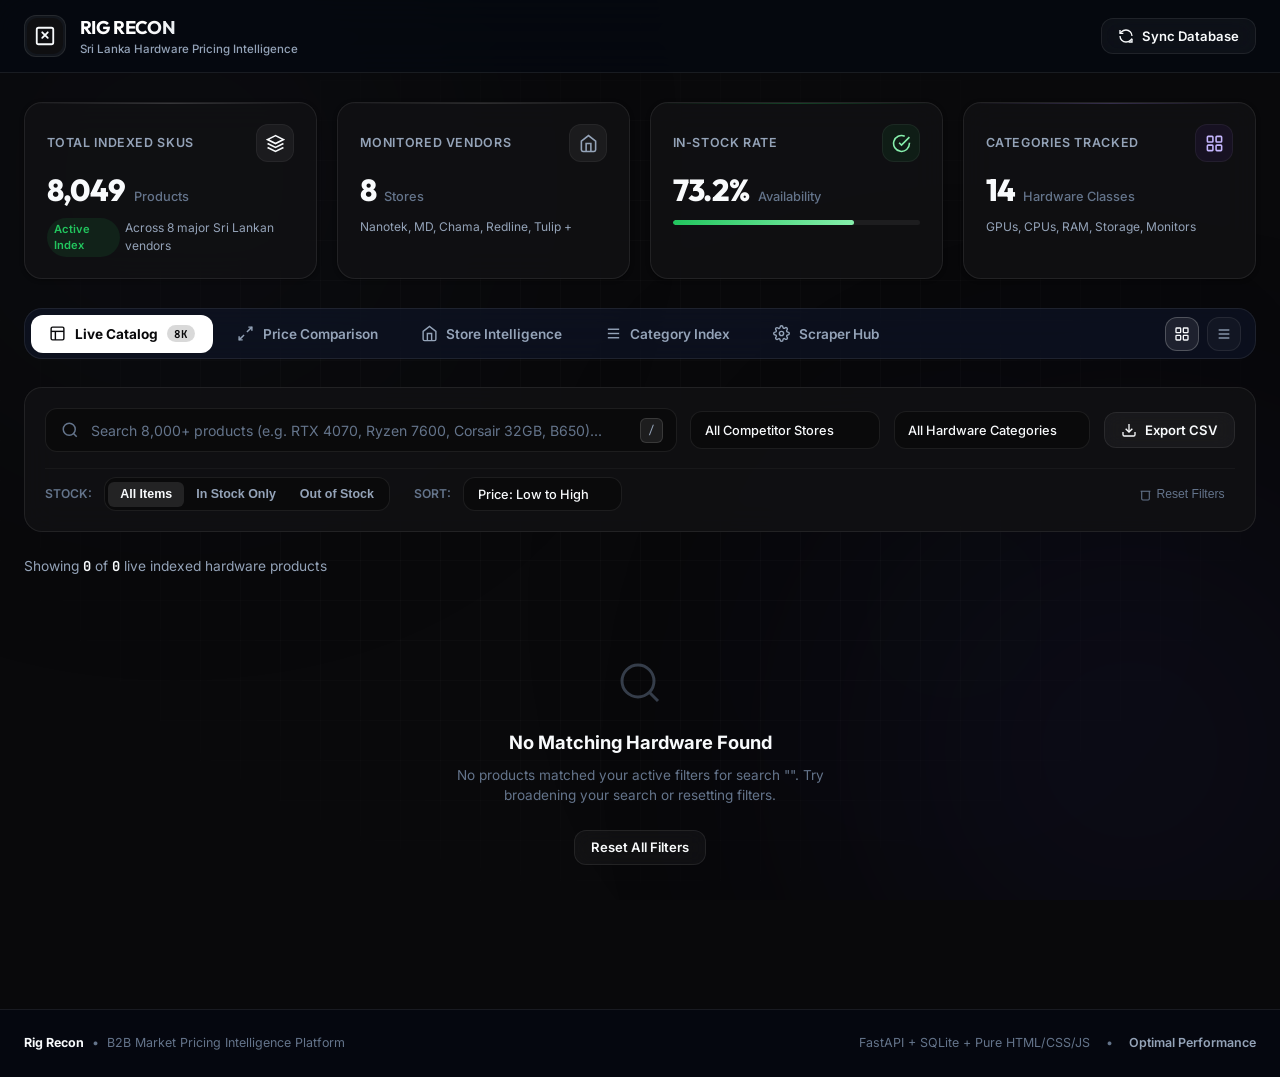
==== commit bc79ae87: "Rebrand to Rig Recon, remove duplicate Price Comparison button and status badge" ====
--- a/templates/index.html
+++ b/templates/index.html
@@ -3,8 +3,8 @@
 <head>
   <meta charset="UTF-8" />
   <meta name="viewport" content="width=device-width, initial-scale=1.0" />
-  <title>Lanka PC Intel - Sri Lanka Hardware Market Pricing Intelligence</title>
-  <meta name="description" content="Executive B2B Competitor Pricing Intelligence & Scraping Portal for Sri Lankan PC Hardware Stores." />
+  <title>Rig Recon - Sri Lanka Hardware Market Pricing Intelligence</title>
+  <meta name="description" content="B2B Competitor Pricing Intelligence for Sri Lankan PC Hardware Stores." />
 
   <!-- Google Fonts: Outfit (Headings), Inter (Body), JetBrains Mono (Code/Prices) -->
   <link rel="preconnect" href="https://fonts.googleapis.com">
@@ -27,7 +27,7 @@
     <!-- Sticky Glassmorphic Header -->
     <header class="app-header">
       <div class="header-inner">
-        <a href="/" class="brand-section" title="Lanka PC Intelligence">
+        <a href="/" class="brand-section" title="Rig Recon">
           <div class="brand-logo-icon">
             <div class="logo-inner">
               <svg xmlns="http://www.w3.org/2000/svg" viewBox="0 0 24 24" fill="none" stroke="currentColor" stroke-width="2" stroke-linecap="round" stroke-linejoin="round">
@@ -38,14 +38,9 @@
             </div>
           </div>
           <div class="brand-details">
-            <h1 class="brand-title">LANKA PC INTEL</h1>
+            <h1 class="brand-title">RIG RECON</h1>
             <div class="brand-subtitle">
               <span>Sri Lanka Hardware Pricing Intelligence</span>
-              <span>•</span>
-              <span id="systemStatusBadge" class="status-badge">
-                <span class="pulsing-dot"></span>
-                <span>Live Intelligence</span>
-              </span>
             </div>
           </div>
         </a>
@@ -56,10 +51,6 @@
             <svg xmlns="http://www.w3.org/2000/svg" viewBox="0 0 24 24" fill="none" stroke="currentColor" stroke-width="2"><path d="M21 12a9 9 0 0 0-9-9 9.75 9.75 0 0 0-6.74 2.74L3 8"/><path d="M3 3v5h5"/><path d="M3 12a9 9 0 0 0 9 9 9.75 9.75 0 0 0 6.74-2.74L21 16"/><path d="M16 21h5v-5"/></svg>
             Sync Database
           </button>
-          <a href="#compare" class="btn btn-primary" onclick="window.switchTab('compare')">
-            <svg xmlns="http://www.w3.org/2000/svg" viewBox="0 0 24 24" fill="none" stroke="currentColor" stroke-width="2"><path d="M16 3h5v5"/><path d="M8 21H3v-5"/><path d="M21 3 14 10"/><path d="M3 21l7-7"/></svg>
-            Price Comparison
-          </a>
         </div>
       </div>
     </header>
@@ -488,7 +479,7 @@
     <footer class="app-footer">
       <div class="footer-inner">
         <div style="display: flex; align-items: center; gap: 0.5rem;">
-          <strong style="color: var(--text-primary);">Lanka PC Intel</strong>
+          <strong style="color: var(--text-primary);">Rig Recon</strong>
           <span>•</span>
           <span>B2B Market Pricing Intelligence Platform</span>
         </div>
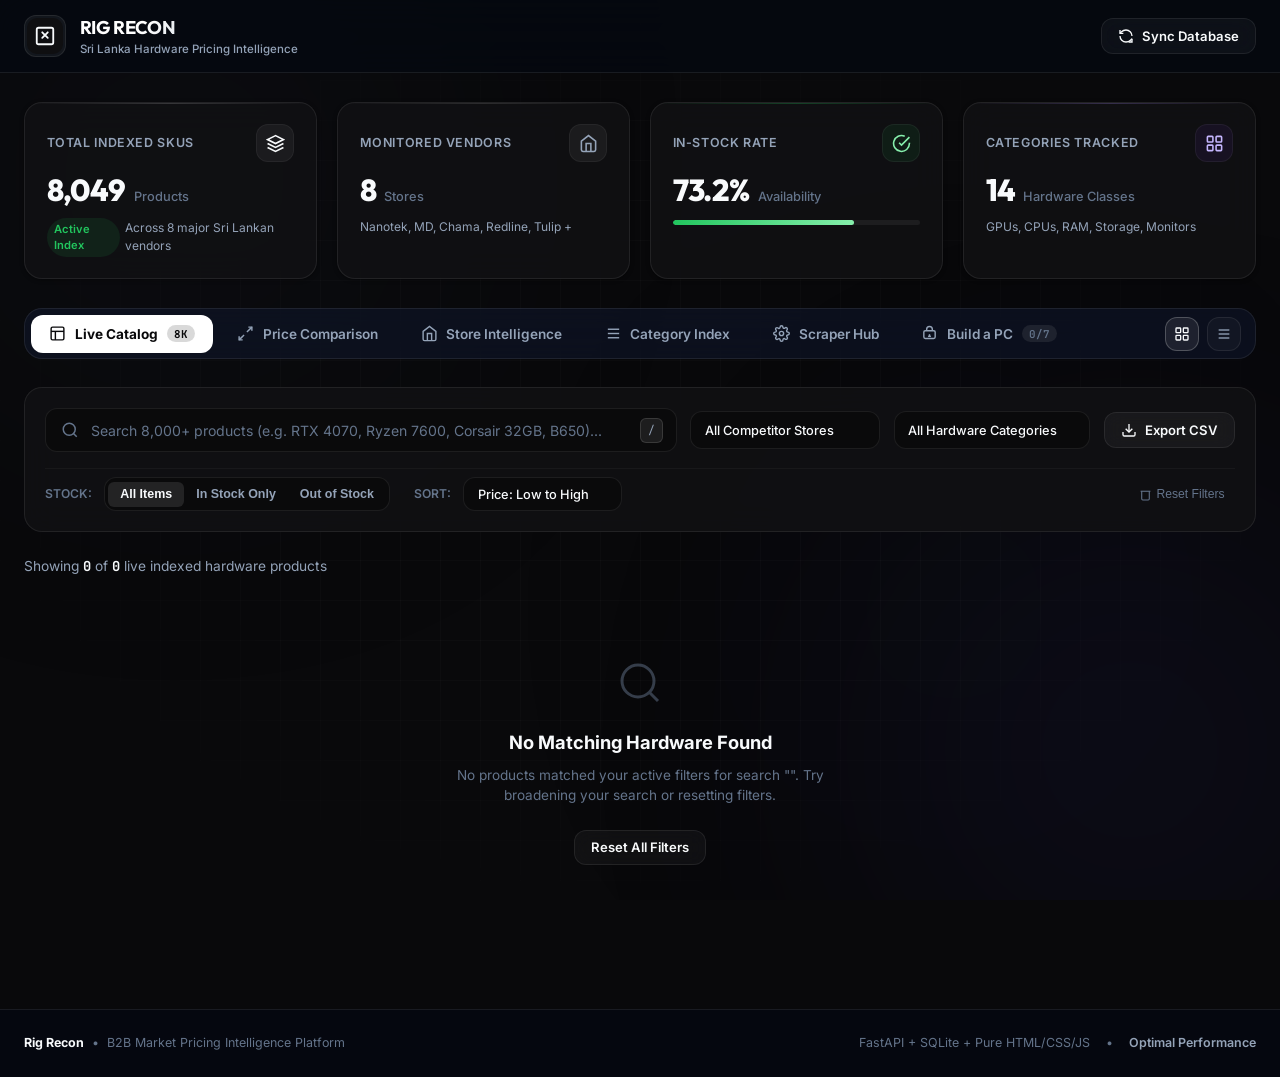
==== commit f248f7e2: "Add Build a PC budget configurator tab (Tab 6)" ====
--- a/templates/index.html
+++ b/templates/index.html
@@ -151,6 +151,12 @@
           <button class="tab-btn" data-tab="scrapers">
             <svg xmlns="http://www.w3.org/2000/svg" viewBox="0 0 24 24" fill="none" stroke="currentColor" stroke-width="2"><circle cx="12" cy="12" r="3"/><path d="M19.4 15a1.65 1.65 0 0 0 .33 1.82l.06.06a2 2 0 0 1 0 2.83 2 2 0 0 1-2.83 0l-.06-.06a1.65 1.65 0 0 0-1.82-.33 1.65 1.65 0 0 0-1 1.51V21a2 2 0 0 1-2 2 2 2 0 0 1-2-2v-.09A1.65 1.65 0 0 0 9 19.4a1.65 1.65 0 0 0-1.82.33l-.06.06a2 2 0 0 1-2.83 0 2 2 0 0 1 0-2.83l.06-.06a1.65 1.65 0 0 0 .33-1.82 1.65 1.65 0 0 0-1.51-1H3a2 2 0 0 1-2-2 2 2 0 0 1 2-2h.09A1.65 1.65 0 0 0 4.6 9a1.65 1.65 0 0 0-.33-1.82l-.06-.06a2 2 0 0 1 0-2.83 2 2 0 0 1 2.83 0l.06.06a1.65 1.65 0 0 0 1.82.33H9a1.65 1.65 0 0 0 1-1.51V3a2 2 0 0 1 2-2 2 2 0 0 1 2 2v.09a1.65 1.65 0 0 0 1 1.51 1.65 1.65 0 0 0 1.82-.33l.06-.06a2 2 0 0 1 2.83 0 2 2 0 0 1 0 2.83l-.06.06a1.65 1.65 0 0 0-.33 1.82V9a1.65 1.65 0 0 0 1.51 1H21a2 2 0 0 1 2 2 2 2 0 0 1-2 2h-.09a1.65 1.65 0 0 0-1.51 1z"/></svg>
             <span>Scraper Hub</span>
+          </button>
+
+          <button class="tab-btn" data-tab="buildpc" id="buildPcTabBtn">
+            <svg xmlns="http://www.w3.org/2000/svg" viewBox="0 0 24 24" fill="none" stroke="currentColor" stroke-width="2"><rect width="16" height="11" x="4" y="8" rx="2"/><path d="M8 8V6a4 4 0 0 1 8 0v2"/><path d="M12 13v3"/><path d="M10 16h4"/></svg>
+            <span>Build a PC</span>
+            <span class="tab-count" id="buildPcTabBadge">0/7</span>
           </button>
         </div>
 
@@ -402,7 +408,7 @@
               <div class="scraper-kpi-info">
                 <span class="scraper-kpi-label">Extraction Schedule</span>
                 <span class="scraper-kpi-val">Twice Daily</span>
-                <span id="fleetScheduleSub" class="scraper-kpi-sub">07:30 AM & 07:30 PM SLST</span>
+                <span id="fleetScheduleSub" class="scraper-kpi-sub">07:45 AM & 07:45 PM SLST</span>
               </div>
             </div>
           </div>
@@ -457,6 +463,55 @@
           </div>
         </div>
       </section>
+
+      <!-- TAB 6: Build a PC Budget Tool -->
+      <section id="tab-buildpc" class="tab-content">
+        <div class="buildpc-container">
+          <div class="buildpc-hero-card">
+            <div style="display:flex;align-items:flex-start;justify-content:space-between;gap:1rem;flex-wrap:wrap;">
+              <div>
+                <h2 style="font-family:var(--font-display);font-size:1.4rem;font-weight:700;margin-bottom:0.35rem;">Build a PC &mdash; Budget Configurator</h2>
+                <p style="font-size:0.86rem;color:var(--text-secondary);max-width:640px;">
+                  Search and pick components for each slot. The tool finds the <strong>cheapest in-stock match</strong> across all 8+ tracked stores in real-time from the live catalog.
+                </p>
+              </div>
+              <div style="display:flex;gap:0.6rem;flex-wrap:wrap;">
+                <button id="buildAutoFillHeaderBtn" class="btn btn-glass" title="Auto-fill all slots with the cheapest available item">
+                  <svg xmlns="http://www.w3.org/2000/svg" viewBox="0 0 24 24" fill="none" stroke="currentColor" stroke-width="2" width="15" height="15"><path d="m13 2-2 2.5h3L12 7"/><path d="M10 14 8.5 9.5l-5 1.5 6-8"/><path d="m22 22-5-10-5 10"/><path d="M14 18h6"/></svg>
+                  Auto-Fill Cheapest
+                </button>
+                <button id="buildResetBtn" class="btn btn-glass" title="Clear all selected components">
+                  <svg xmlns="http://www.w3.org/2000/svg" viewBox="0 0 24 24" fill="none" stroke="currentColor" stroke-width="2" width="15" height="15"><path d="M3 6h18"/><path d="M19 6v14c0 1-1 2-2 2H7c-1 0-2-1-2-2V6"/><path d="M8 6V4c0-1 1-2 2-2h4c1 0 2 1 2 2v2"/></svg>
+                  Reset Build
+                </button>
+                <button id="buildExportBtn" class="btn btn-glass" title="Export build list as CSV">
+                  <svg xmlns="http://www.w3.org/2000/svg" viewBox="0 0 24 24" fill="none" stroke="currentColor" stroke-width="2" width="15" height="15"><path d="M21 15v4a2 2 0 0 1-2 2H5a2 2 0 0 1-2-2v-4"/><polyline points="7 10 12 15 17 10"/><line x1="12" y1="15" x2="12" y2="3"/></svg>
+                  Export CSV
+                </button>
+              </div>
+            </div>
+          </div>
+          <div class="buildpc-layout">
+            <div id="buildpcSlotGrid" class="buildpc-slot-grid"></div>
+            <div class="build-summary-panel">
+              <div class="build-summary-title">
+                Build Summary
+                <span class="build-slots-filled-badge" id="buildFilledBadge">0 / 7 slots</span>
+              </div>
+              <div class="build-summary-list" id="buildSummaryList"></div>
+              <div class="build-total-section">
+                <div class="build-total-label">Estimated Total Cost</div>
+                <div class="build-total-value" id="buildTotalValue">Rs. &mdash;</div>
+                <div class="build-total-sub" id="buildTotalSub">Select components to calculate total</div>
+              </div>
+              <div class="build-store-dist" id="buildStoreDist" style="display:none;">
+                <div class="build-store-dist-label">Parts by Store</div>
+                <div id="buildStoreDistRows"></div>
+              </div>
+            </div>
+          </div>
+        </div>
+      </section>
     </main>
 
     <!-- Product Quick View Modal Dialog -->
--- a/static/css/style.css
+++ b/static/css/style.css
@@ -1933,3 +1933,629 @@
     width: 100%;
   }
 }
+
+/* ==========================================================================
+   Mobile Performance & GPU Optimization
+   Disables multi-pass real-time compositing backdrop blurs on mobile viewports
+   and coarse pointer devices to eliminate GPU strain and guarantee smooth 60fps scrolling.
+   ========================================================================== */
+
+@media (max-width: 768px), (hover: none) and (pointer: coarse) {
+  .product-card,
+  .kpi-card,
+  .stat-card,
+  .best-deal-card,
+  .compare-card,
+  .store-card,
+  .scraper-card,
+  .catalog-toolbar,
+  .table-container {
+    backdrop-filter: none !important;
+    -webkit-backdrop-filter: none !important;
+    background-color: var(--bg-card-elevated) !important;
+  }
+}
+
+
+/* ==========================================================================
+   Build-a-PC Budget Tool — Tab 6
+   ========================================================================== */
+
+/* ── Page Layout ── */
+.buildpc-container {
+  display: flex;
+  flex-direction: column;
+  gap: 1.5rem;
+}
+
+.buildpc-hero-card {
+  background: var(--bg-card);
+  border: 1px solid var(--border-subtle);
+  border-radius: var(--radius-lg);
+  padding: 1.5rem 1.75rem;
+  backdrop-filter: blur(14px);
+  -webkit-backdrop-filter: blur(14px);
+}
+
+.buildpc-layout {
+  display: grid;
+  grid-template-columns: 1fr 320px;
+  gap: 1.5rem;
+  align-items: start;
+}
+
+/* ── Slot Grid ── */
+.buildpc-slot-grid {
+  display: grid;
+  grid-template-columns: 1fr 1fr;
+  gap: 1rem;
+}
+
+/* ── Individual Slot Card ── */
+.build-slot-card {
+  background: var(--bg-card);
+  border: 1px solid var(--border-subtle);
+  border-radius: var(--radius-md);
+  padding: 1rem 1.1rem;
+  display: flex;
+  flex-direction: column;
+  gap: 0.75rem;
+  transition: border-color var(--trans-smooth), box-shadow var(--trans-smooth);
+  backdrop-filter: blur(12px);
+  -webkit-backdrop-filter: blur(12px);
+  position: relative;
+  overflow: visible;
+}
+
+.build-slot-card::before {
+  content: '';
+  position: absolute;
+  inset: 0;
+  background: linear-gradient(135deg, rgba(255,255,255,0.018) 0%, transparent 60%);
+  pointer-events: none;
+  border-radius: inherit;
+}
+
+.build-slot-card:hover {
+  border-color: rgba(255,255,255,0.14);
+}
+
+.build-slot-card.is-selected {
+  border-color: rgba(34, 197, 94, 0.45);
+  box-shadow: 0 0 0 1px rgba(34, 197, 94, 0.15), inset 0 0 24px rgba(34, 197, 94, 0.03);
+}
+
+/* ── Slot Header ── */
+.build-slot-header {
+  display: flex;
+  align-items: center;
+  gap: 0.65rem;
+}
+
+.build-slot-icon {
+  width: 34px;
+  height: 34px;
+  border-radius: var(--radius-sm);
+  background: rgba(255,255,255,0.05);
+  border: 1px solid var(--border-subtle);
+  display: flex;
+  align-items: center;
+  justify-content: center;
+  flex-shrink: 0;
+  color: var(--text-secondary);
+  transition: color var(--trans-fast), background var(--trans-fast);
+}
+
+.build-slot-card.is-selected .build-slot-icon {
+  background: rgba(34, 197, 94, 0.1);
+  border-color: rgba(34, 197, 94, 0.3);
+  color: #4ade80;
+}
+
+.build-slot-label {
+  font-size: 0.78rem;
+  font-weight: 700;
+  color: var(--text-muted);
+  text-transform: uppercase;
+  letter-spacing: 0.06em;
+  flex: 1;
+}
+
+.build-slot-count-badge {
+  font-family: var(--font-mono);
+  font-size: 0.66rem;
+  color: var(--text-muted);
+  background: rgba(255,255,255,0.04);
+  border: 1px solid var(--border-subtle);
+  border-radius: var(--radius-full);
+  padding: 0.1rem 0.45rem;
+}
+
+/* ── Slot Search ── */
+.build-slot-search-wrap {
+  position: relative;
+}
+
+.build-slot-search {
+  width: 100%;
+  background: var(--bg-input);
+  border: 1px solid var(--border-subtle);
+  border-radius: var(--radius-sm);
+  color: var(--text-primary);
+  font-family: var(--font-body);
+  font-size: 0.8rem;
+  padding: 0.45rem 0.7rem 0.45rem 2rem;
+  outline: none;
+  transition: border-color var(--trans-fast);
+}
+
+.build-slot-search::placeholder {
+  color: var(--text-dim);
+}
+
+.build-slot-search:focus {
+  border-color: rgba(255,255,255,0.22);
+}
+
+.build-slot-search-icon {
+  position: absolute;
+  left: 0.55rem;
+  top: 50%;
+  transform: translateY(-50%);
+  color: var(--text-muted);
+  pointer-events: none;
+  display: flex;
+  align-items: center;
+}
+
+/* ── Selected Component Display ── */
+.build-slot-selected {
+  display: flex;
+  flex-direction: column;
+  gap: 0.4rem;
+  padding: 0.6rem 0.75rem;
+  background: rgba(34, 197, 94, 0.06);
+  border: 1px solid rgba(34, 197, 94, 0.2);
+  border-radius: var(--radius-sm);
+  animation: buildSlideIn 0.2s ease;
+}
+
+.build-slot-selected-title {
+  font-size: 0.78rem;
+  font-weight: 600;
+  color: var(--text-primary);
+  line-height: 1.35;
+  display: -webkit-box;
+  -webkit-line-clamp: 2;
+  -webkit-box-orient: vertical;
+  overflow: hidden;
+}
+
+.build-slot-selected-meta {
+  display: flex;
+  align-items: center;
+  justify-content: space-between;
+  gap: 0.5rem;
+}
+
+.build-slot-selected-price {
+  font-family: var(--font-mono);
+  font-size: 0.88rem;
+  font-weight: 700;
+  color: #4ade80;
+}
+
+.build-slot-clear-btn {
+  background: none;
+  border: 1px solid rgba(255,255,255,0.1);
+  border-radius: var(--radius-sm);
+  color: var(--text-muted);
+  cursor: pointer;
+  padding: 0.18rem 0.45rem;
+  font-size: 0.7rem;
+  font-family: var(--font-body);
+  transition: border-color var(--trans-fast), color var(--trans-fast);
+  display: flex;
+  align-items: center;
+  gap: 0.3rem;
+  white-space: nowrap;
+}
+
+.build-slot-clear-btn:hover {
+  border-color: rgba(225, 29, 72, 0.5);
+  color: #fb7185;
+}
+
+/* ── Slot Results List ── */
+.build-slot-results {
+  display: flex;
+  flex-direction: column;
+  gap: 0.3rem;
+}
+
+.build-slot-result-item {
+  display: flex;
+  align-items: center;
+  gap: 0.5rem;
+  padding: 0.45rem 0.6rem;
+  border-radius: var(--radius-sm);
+  border: 1px solid transparent;
+  background: rgba(255,255,255,0.025);
+  cursor: pointer;
+  transition: background var(--trans-fast), border-color var(--trans-fast);
+  animation: buildSlideIn 0.15s ease;
+}
+
+.build-slot-result-item:hover {
+  background: rgba(255,255,255,0.05);
+  border-color: var(--border-subtle);
+}
+
+.build-slot-result-item.is-best {
+  background: rgba(34, 197, 94, 0.05);
+  border-color: rgba(34, 197, 94, 0.18);
+}
+
+.build-slot-result-item.is-best:hover {
+  background: rgba(34, 197, 94, 0.09);
+}
+
+.build-result-content {
+  flex: 1;
+  min-width: 0;
+}
+
+.build-result-title {
+  font-size: 0.75rem;
+  font-weight: 500;
+  color: var(--text-primary);
+  line-height: 1.3;
+  white-space: nowrap;
+  overflow: hidden;
+  text-overflow: ellipsis;
+}
+
+.build-result-store {
+  font-size: 0.66rem;
+  color: var(--text-muted);
+  margin-top: 0.1rem;
+}
+
+.build-result-right {
+  display: flex;
+  flex-direction: column;
+  align-items: flex-end;
+  gap: 0.2rem;
+  flex-shrink: 0;
+}
+
+.build-result-price {
+  font-family: var(--font-mono);
+  font-size: 0.78rem;
+  font-weight: 700;
+  color: var(--text-primary);
+}
+
+.build-slot-result-item.is-best .build-result-price {
+  color: #4ade80;
+}
+
+.build-result-select-btn {
+  background: rgba(255,255,255,0.06);
+  border: 1px solid var(--border-subtle);
+  border-radius: var(--radius-sm);
+  color: var(--text-secondary);
+  cursor: pointer;
+  font-size: 0.66rem;
+  font-family: var(--font-body);
+  font-weight: 600;
+  padding: 0.15rem 0.45rem;
+  white-space: nowrap;
+  transition: background var(--trans-fast), border-color var(--trans-fast), color var(--trans-fast);
+}
+
+.build-result-select-btn:hover {
+  background: rgba(34, 197, 94, 0.12);
+  border-color: rgba(34, 197, 94, 0.35);
+  color: #4ade80;
+}
+
+.build-best-badge {
+  font-size: 0.58rem;
+  font-weight: 700;
+  color: #4ade80;
+  text-transform: uppercase;
+  letter-spacing: 0.05em;
+  background: rgba(34, 197, 94, 0.1);
+  border-radius: var(--radius-full);
+  padding: 0.1rem 0.35rem;
+}
+
+.build-slot-empty-msg {
+  font-size: 0.74rem;
+  color: var(--text-muted);
+  text-align: center;
+  padding: 0.5rem 0;
+  font-style: italic;
+}
+
+.build-slot-skeleton {
+  display: flex;
+  flex-direction: column;
+  gap: 0.3rem;
+}
+
+/* ── Summary Panel ── */
+.build-summary-panel {
+  position: sticky;
+  top: 80px;
+  background: var(--bg-card);
+  border: 1px solid var(--border-subtle);
+  border-radius: var(--radius-lg);
+  padding: 1.25rem 1.35rem;
+  display: flex;
+  flex-direction: column;
+  gap: 1rem;
+  backdrop-filter: blur(14px);
+  -webkit-backdrop-filter: blur(14px);
+}
+
+.build-summary-title {
+  font-family: var(--font-display);
+  font-size: 1rem;
+  font-weight: 700;
+  color: var(--text-primary);
+  padding-bottom: 0.75rem;
+  border-bottom: 1px solid var(--border-subtle);
+  display: flex;
+  align-items: center;
+  justify-content: space-between;
+}
+
+.build-slots-filled-badge {
+  font-family: var(--font-mono);
+  font-size: 0.72rem;
+  background: rgba(255,255,255,0.06);
+  border: 1px solid var(--border-subtle);
+  border-radius: var(--radius-full);
+  padding: 0.15rem 0.55rem;
+  color: var(--text-secondary);
+}
+
+.build-summary-list {
+  display: flex;
+  flex-direction: column;
+  gap: 0.4rem;
+}
+
+.build-summary-row {
+  display: flex;
+  align-items: flex-start;
+  gap: 0.6rem;
+  padding: 0.45rem 0.5rem;
+  border-radius: var(--radius-sm);
+  background: rgba(255,255,255,0.02);
+  border: 1px solid transparent;
+  transition: background var(--trans-fast);
+}
+
+.build-summary-row.has-item {
+  background: rgba(34, 197, 94, 0.04);
+  border-color: rgba(34, 197, 94, 0.12);
+  animation: buildSlideIn 0.2s ease;
+}
+
+.build-summary-row-icon {
+  width: 24px;
+  height: 24px;
+  border-radius: 5px;
+  background: rgba(255,255,255,0.04);
+  display: flex;
+  align-items: center;
+  justify-content: center;
+  flex-shrink: 0;
+  color: var(--text-muted);
+}
+
+.build-summary-row.has-item .build-summary-row-icon {
+  color: #4ade80;
+  background: rgba(34, 197, 94, 0.08);
+}
+
+.build-summary-row-content {
+  flex: 1;
+  min-width: 0;
+}
+
+.build-summary-row-slot {
+  font-size: 0.63rem;
+  font-weight: 700;
+  text-transform: uppercase;
+  letter-spacing: 0.05em;
+  color: var(--text-muted);
+}
+
+.build-summary-row-name {
+  font-size: 0.72rem;
+  font-weight: 500;
+  color: var(--text-secondary);
+  line-height: 1.3;
+  white-space: nowrap;
+  overflow: hidden;
+  text-overflow: ellipsis;
+}
+
+.build-summary-row.has-item .build-summary-row-name {
+  color: var(--text-primary);
+}
+
+.build-summary-row-price {
+  font-family: var(--font-mono);
+  font-size: 0.78rem;
+  font-weight: 700;
+  color: #4ade80;
+  flex-shrink: 0;
+  margin-top: 0.15rem;
+}
+
+/* ── Total Section ── */
+.build-total-section {
+  border-top: 1px solid var(--border-subtle);
+  padding-top: 0.9rem;
+  display: flex;
+  flex-direction: column;
+  gap: 0.4rem;
+}
+
+.build-total-label {
+  font-size: 0.7rem;
+  font-weight: 700;
+  text-transform: uppercase;
+  letter-spacing: 0.06em;
+  color: var(--text-muted);
+}
+
+.build-total-value {
+  font-family: var(--font-mono);
+  font-size: 1.65rem;
+  font-weight: 800;
+  color: var(--text-secondary);
+  line-height: 1;
+  transition: color 0.3s ease;
+}
+
+.build-total-value.has-value {
+  color: #4ade80;
+}
+
+.build-total-sub {
+  font-size: 0.7rem;
+  color: var(--text-muted);
+}
+
+/* ── Store Distribution ── */
+.build-store-dist {
+  display: flex;
+  flex-direction: column;
+  gap: 0.4rem;
+}
+
+.build-store-dist-label {
+  font-size: 0.63rem;
+  font-weight: 700;
+  text-transform: uppercase;
+  letter-spacing: 0.05em;
+  color: var(--text-muted);
+}
+
+.build-store-dist-row {
+  display: flex;
+  align-items: center;
+  gap: 0.5rem;
+  font-size: 0.68rem;
+}
+
+.build-store-dist-name {
+  width: 80px;
+  flex-shrink: 0;
+  color: var(--text-secondary);
+  white-space: nowrap;
+  overflow: hidden;
+  text-overflow: ellipsis;
+}
+
+.build-store-dist-bar-wrap {
+  flex: 1;
+  background: rgba(255,255,255,0.05);
+  border-radius: var(--radius-full);
+  height: 4px;
+  overflow: hidden;
+}
+
+.build-store-dist-bar-fill {
+  height: 100%;
+  background: linear-gradient(90deg, #22c55e, #4ade80);
+  border-radius: var(--radius-full);
+  transition: width 0.4s ease;
+}
+
+.build-store-dist-count {
+  font-family: var(--font-mono);
+  font-size: 0.65rem;
+  color: var(--text-muted);
+  width: 16px;
+  text-align: right;
+}
+
+/* ── Action Buttons ── */
+.build-action-row {
+  display: flex;
+  flex-direction: column;
+  gap: 0.5rem;
+}
+
+.build-btn-autofill {
+  width: 100%;
+  background: linear-gradient(135deg, rgba(34,197,94,0.15), rgba(16,185,129,0.1));
+  border: 1px solid rgba(34, 197, 94, 0.35);
+  border-radius: var(--radius-md);
+  color: #4ade80;
+  font-family: var(--font-body);
+  font-size: 0.82rem;
+  font-weight: 700;
+  cursor: pointer;
+  padding: 0.65rem 1rem;
+  display: flex;
+  align-items: center;
+  justify-content: center;
+  gap: 0.5rem;
+  transition: background var(--trans-fast), border-color var(--trans-fast), transform var(--trans-bounce);
+}
+
+.build-btn-autofill:hover:not(:disabled) {
+  background: linear-gradient(135deg, rgba(34,197,94,0.22), rgba(16,185,129,0.16));
+  border-color: rgba(34, 197, 94, 0.55);
+  transform: translateY(-1px);
+}
+
+.build-btn-autofill:disabled {
+  opacity: 0.5;
+  cursor: not-allowed;
+}
+
+.build-btn-row-2 {
+  display: flex;
+  gap: 0.5rem;
+}
+
+/* ── Animation ── */
+@keyframes buildSlideIn {
+  from { opacity: 0; transform: translateY(-4px); }
+  to   { opacity: 1; transform: translateY(0); }
+}
+
+/* ── Responsive ── */
+@media (max-width: 1100px) {
+  .buildpc-layout {
+    grid-template-columns: 1fr;
+  }
+  .build-summary-panel {
+    position: static;
+  }
+}
+
+@media (max-width: 640px) {
+  .buildpc-slot-grid {
+    grid-template-columns: 1fr;
+  }
+}
+
+@media (max-width: 768px), (hover: none) and (pointer: coarse) {
+  .build-slot-card,
+  .build-summary-panel,
+  .buildpc-hero-card {
+    backdrop-filter: none !important;
+    -webkit-backdrop-filter: none !important;
+    background-color: var(--bg-card-elevated) !important;
+  }
+}
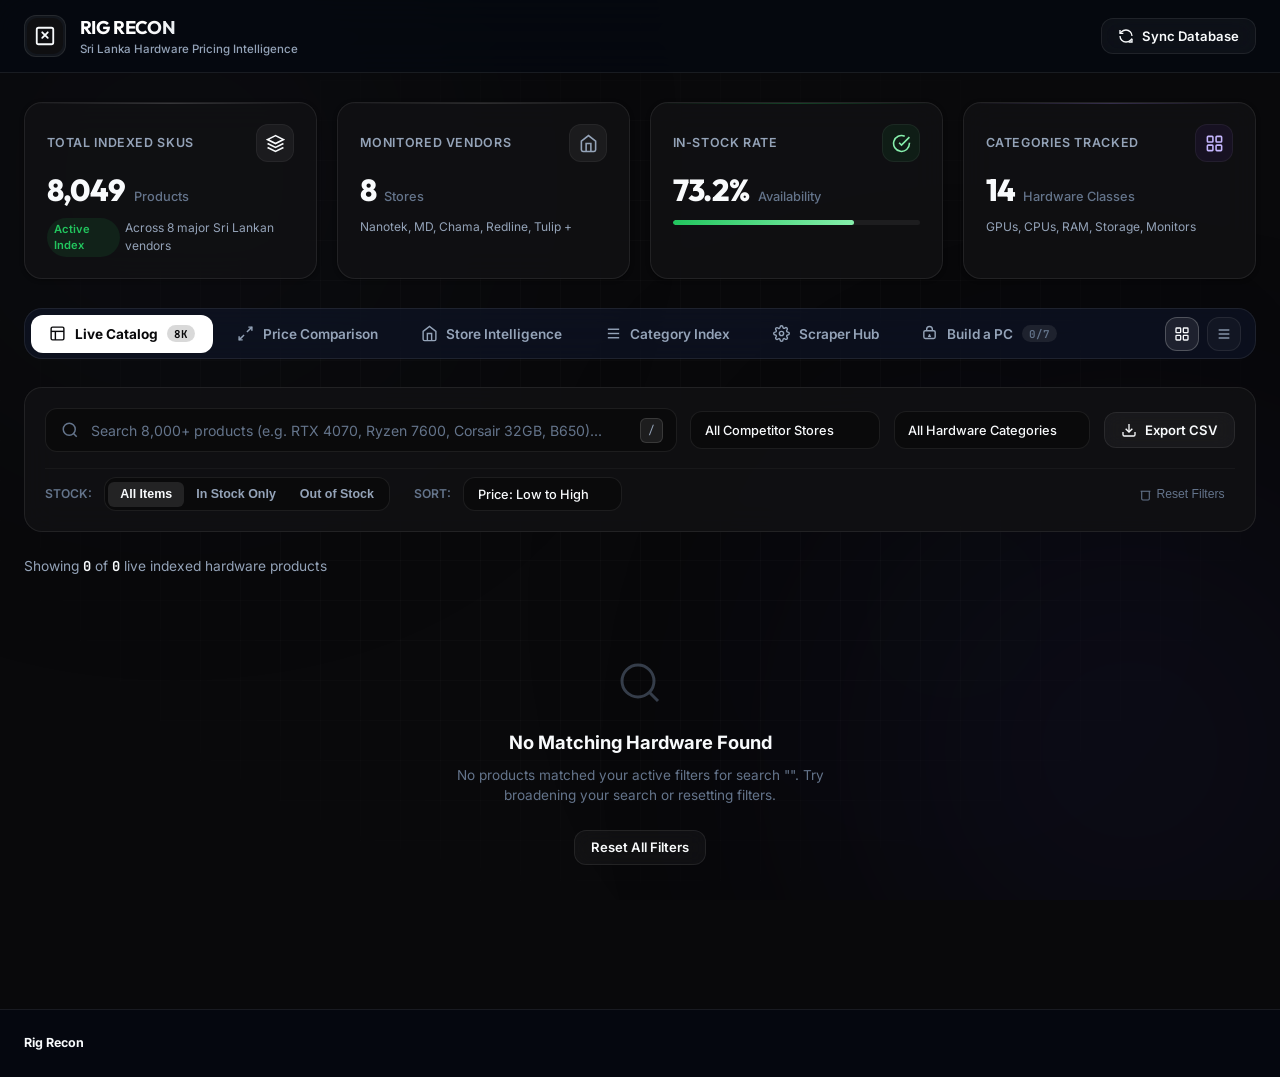
==== commit fd7c39bb: "Clean up footer text in templates and static index" ====
--- a/templates/index.html
+++ b/templates/index.html
@@ -535,13 +535,6 @@
       <div class="footer-inner">
         <div style="display: flex; align-items: center; gap: 0.5rem;">
           <strong style="color: var(--text-primary);">Rig Recon</strong>
-          <span>•</span>
-          <span>B2B Market Pricing Intelligence Platform</span>
-        </div>
-        <div style="display: flex; align-items: center; gap: 1rem;">
-          <span>FastAPI + SQLite + Pure HTML/CSS/JS</span>
-          <span>•</span>
-          <span style="color: var(--text-secondary); font-weight: 600;">Optimal Performance</span>
         </div>
       </div>
     </footer>
--- a/static/css/style.css
+++ b/static/css/style.css
@@ -2166,6 +2166,55 @@
   color: #fb7185;
 }
 
+.build-slot-product-link {
+  color: var(--text-primary);
+  text-decoration: none;
+  display: inline-flex;
+  align-items: center;
+  gap: 0.35rem;
+  transition: color var(--trans-fast);
+}
+
+.build-slot-product-link:hover {
+  color: #00f2fe;
+  text-decoration: underline;
+  text-underline-offset: 3px;
+}
+
+.build-slot-product-link .build-link-icon {
+  flex-shrink: 0;
+  opacity: 0.6;
+  transition: opacity var(--trans-fast), transform var(--trans-fast);
+}
+
+.build-slot-product-link:hover .build-link-icon {
+  opacity: 1;
+  transform: translate(1px, -1px);
+}
+
+.build-slot-visit-btn {
+  display: inline-flex;
+  align-items: center;
+  gap: 0.25rem;
+  background: rgba(0, 242, 254, 0.08);
+  border: 1px solid rgba(0, 242, 254, 0.25);
+  border-radius: var(--radius-sm);
+  color: #00f2fe;
+  text-decoration: none;
+  font-size: 0.68rem;
+  font-family: var(--font-body);
+  font-weight: 600;
+  padding: 0.18rem 0.45rem;
+  transition: background var(--trans-fast), border-color var(--trans-fast), color var(--trans-fast), transform var(--trans-fast);
+}
+
+.build-slot-visit-btn:hover {
+  background: rgba(0, 242, 254, 0.18);
+  border-color: rgba(0, 242, 254, 0.5);
+  color: #fff;
+  transform: translateY(-1px);
+}
+
 /* ── Slot Results List ── */
 .build-slot-results {
   display: flex;
@@ -2218,7 +2267,30 @@
 .build-result-store {
   font-size: 0.66rem;
   color: var(--text-muted);
-  margin-top: 0.1rem;
+  margin-top: 0.15rem;
+  display: flex;
+  align-items: center;
+  gap: 0.4rem;
+}
+
+.build-result-link-btn {
+  display: inline-flex;
+  align-items: center;
+  gap: 0.2rem;
+  color: var(--text-muted);
+  text-decoration: none;
+  font-size: 0.64rem;
+  padding: 0.08rem 0.35rem;
+  border-radius: 3px;
+  background: rgba(255, 255, 255, 0.04);
+  border: 1px solid var(--border-subtle);
+  transition: color var(--trans-fast), background var(--trans-fast), border-color var(--trans-fast);
+}
+
+.build-result-link-btn:hover {
+  color: #00f2fe;
+  background: rgba(0, 242, 254, 0.1);
+  border-color: rgba(0, 242, 254, 0.3);
 }
 
 .build-result-right {
@@ -2387,6 +2459,36 @@
 
 .build-summary-row.has-item .build-summary-row-name {
   color: var(--text-primary);
+}
+
+.build-summary-link {
+  color: var(--text-primary);
+  text-decoration: none;
+  display: inline-flex;
+  align-items: center;
+  gap: 0.25rem;
+  max-width: 100%;
+  overflow: hidden;
+  text-overflow: ellipsis;
+  white-space: nowrap;
+  transition: color var(--trans-fast);
+}
+
+.build-summary-link:hover {
+  color: #00f2fe;
+  text-decoration: underline;
+  text-underline-offset: 2px;
+}
+
+.build-summary-link svg {
+  flex-shrink: 0;
+  opacity: 0.55;
+  transition: opacity var(--trans-fast), transform var(--trans-fast);
+}
+
+.build-summary-link:hover svg {
+  opacity: 1;
+  transform: translate(1px, -1px);
 }
 
 .build-summary-row-price {
